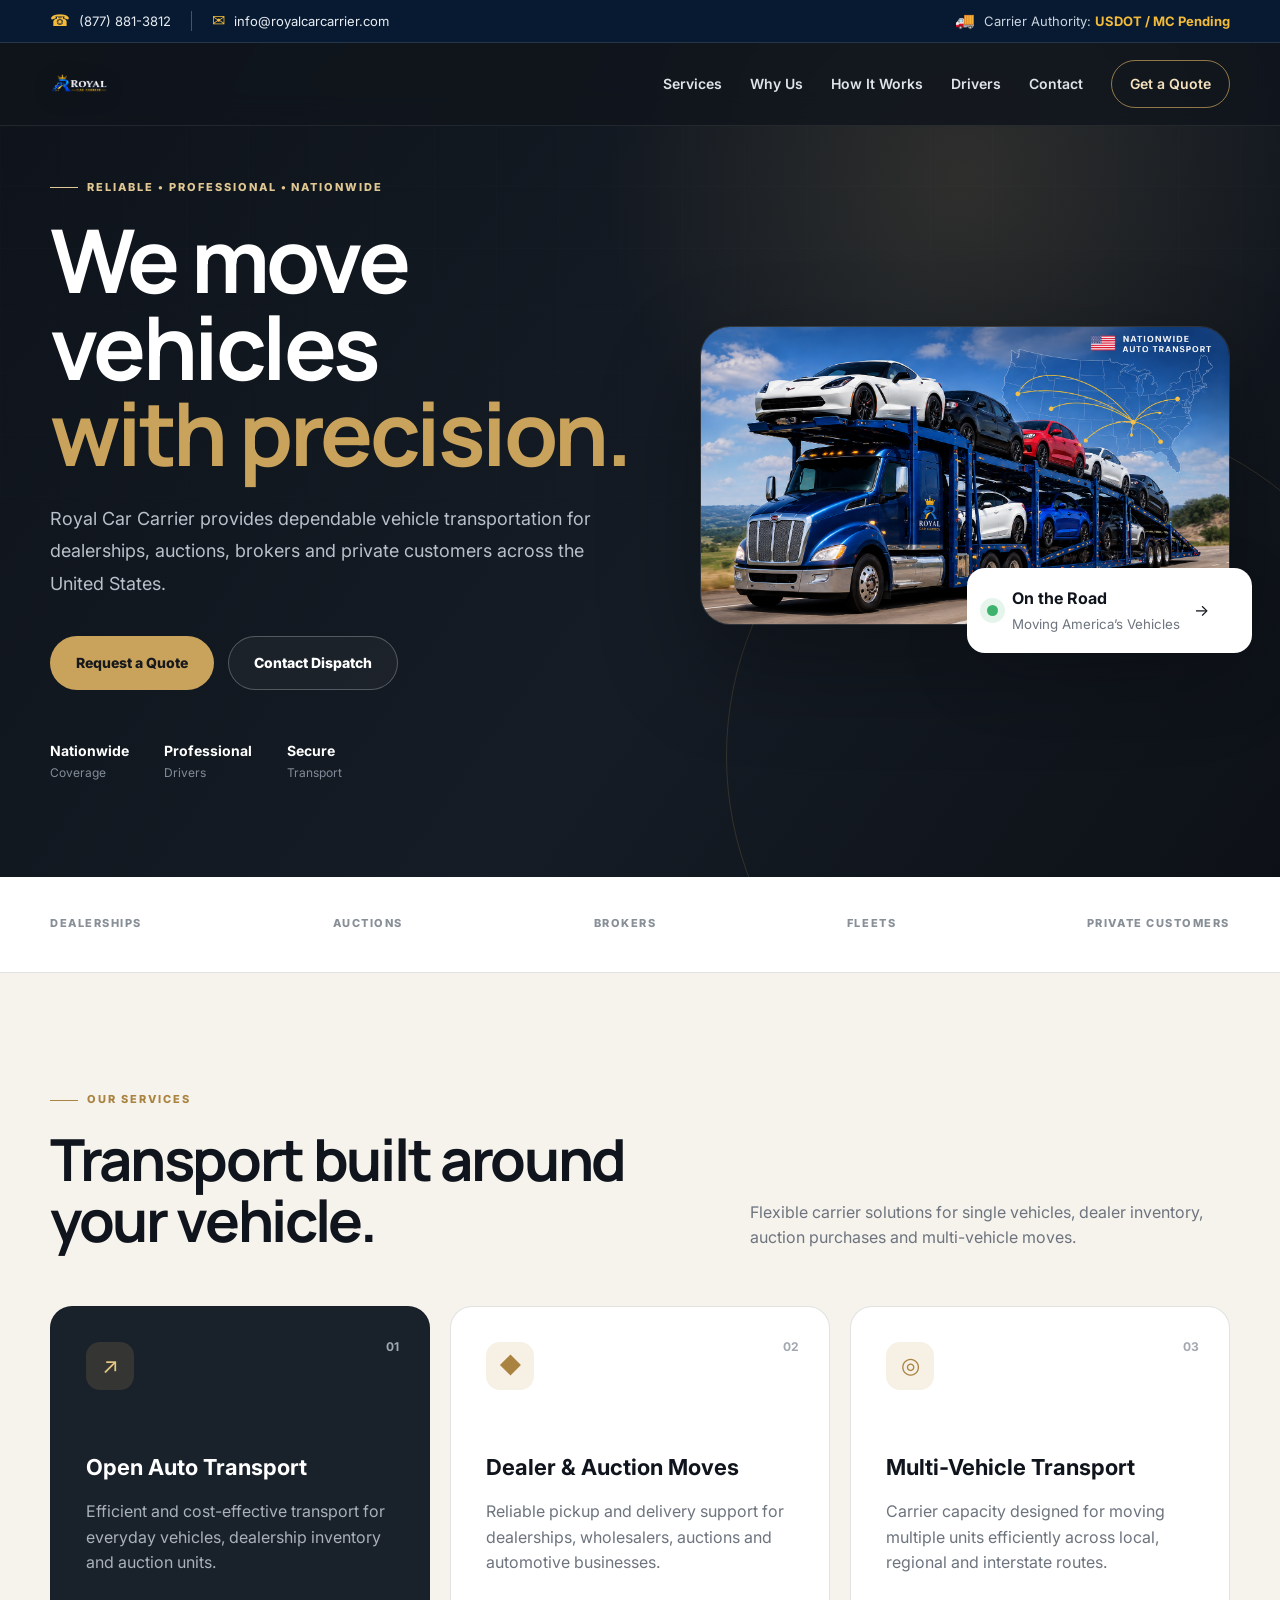
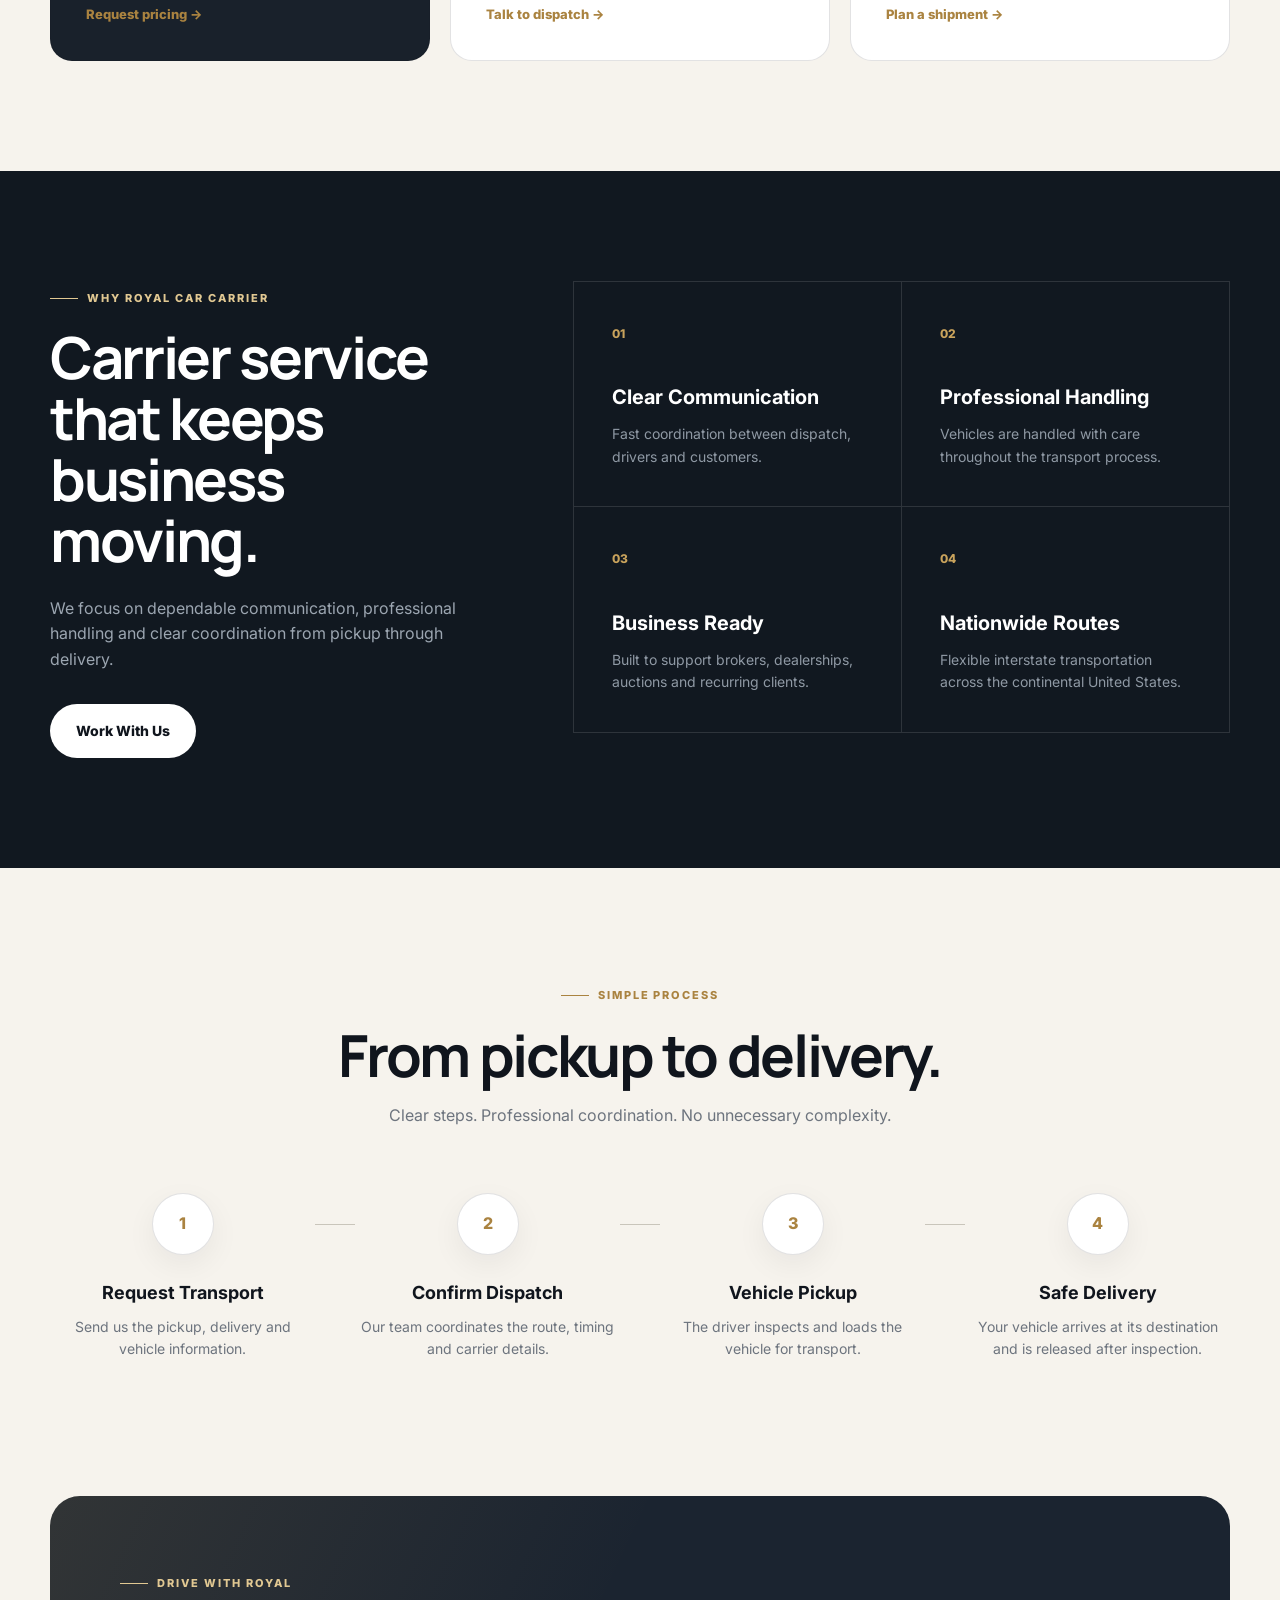
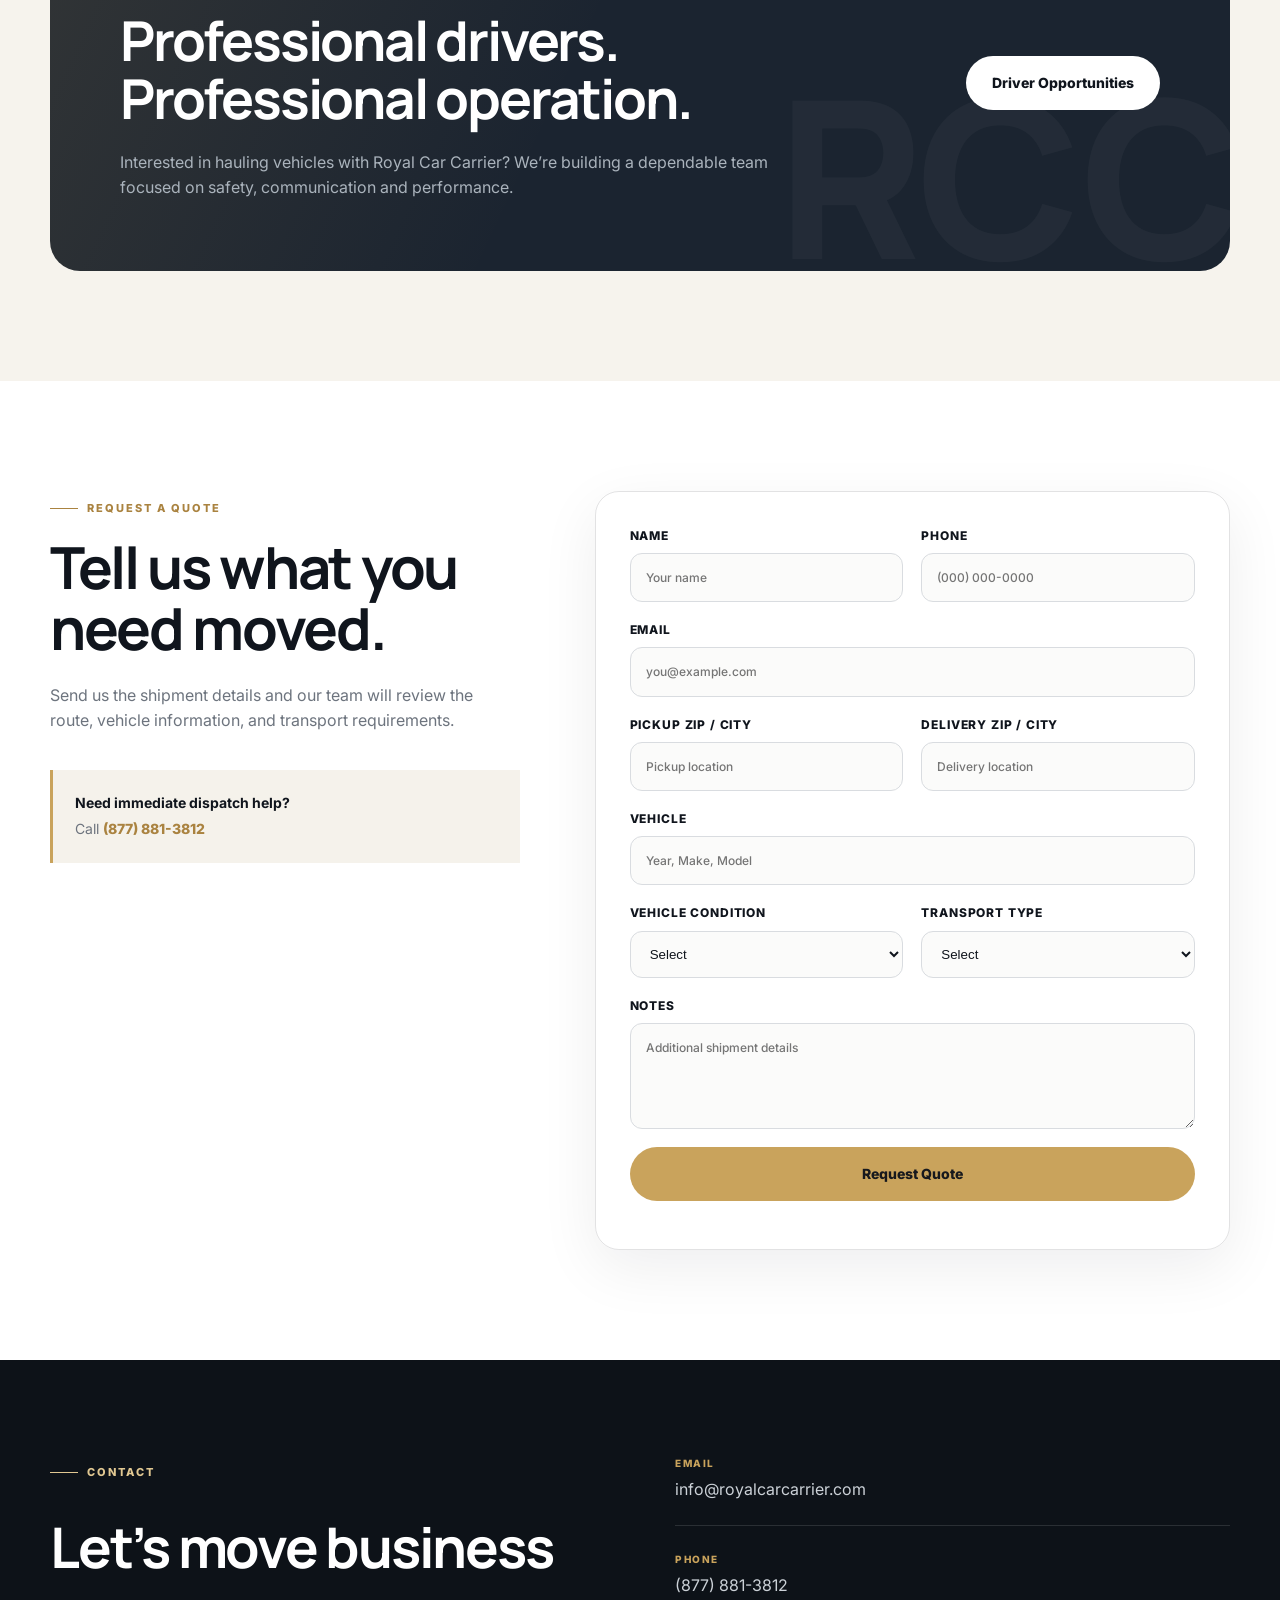
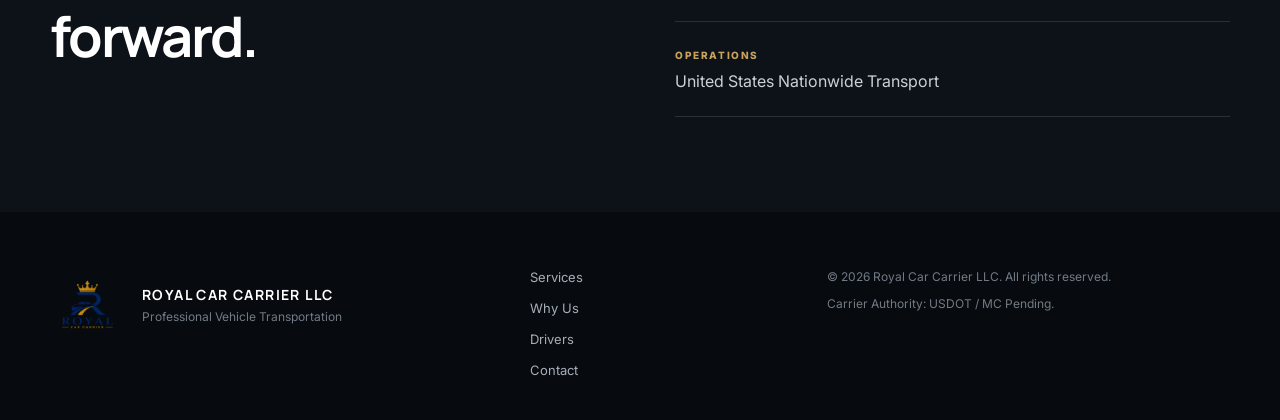
==== index.html @ cdfb42ad "Update index.html" ====
<!DOCTYPE html>
<html lang="en">
<head>
  <meta charset="UTF-8" />
  <meta name="viewport" content="width=device-width, initial-scale=1.0" />
  <meta name="description" content="Royal Car Carrier LLC — professional vehicle transport carrier services across the United States." />
  <title>Royal Car Carrier | Professional Auto Transport</title>

  <link rel="preconnect" href="https://fonts.googleapis.com">
  <link rel="preconnect" href="https://fonts.gstatic.com" crossorigin>
  <link href="https://fonts.googleapis.com/css2?family=Inter:wght@400;500;600;700;800&family=Manrope:wght@600;700;800&display=swap" rel="stylesheet">
  <link rel="stylesheet" href="style.css" />
</head>
<body>
  <header class="site-header" id="top">
    <div class="top-bar">
  <div class="container top-bar-inner">

    <div class="top-contact">
      <a href="tel:+18778813812">
        <span class="top-icon">☎</span>
        <span>(877) 881-3812</span>
      </a>

      <span class="top-divider"></span>

      <a href="mailto:info@royalcarcarrier.com">
        <span class="top-icon">✉</span>
        <span>info@royalcarcarrier.com</span>
      </a>
    </div>

    <div class="top-authority">
      <span class="top-icon">🚚</span>
      <span>Carrier Authority: <strong>USDOT / MC Pending</strong></span>
    </div>

  </div>
</div>
    <div class="container nav-wrap">
      <a class="brand" href="#top" aria-label="Royal Car Carrier home">
  <img
    class="brand-logo brand-logo-full"
    src="assets/royal-car-carrier-logo-new.png"
    alt="Royal Car Carrier"
  />
</a>

      <button class="menu-toggle" aria-label="Open menu" aria-expanded="false">
        <span></span><span></span><span></span>
      </button>

      <nav class="nav-links">
        <a href="#services">Services</a>
        <a href="#why-us">Why Us</a>
        <a href="#how-it-works">How It Works</a>
        <a href="#drivers">Drivers</a>
        <a href="#contact">Contact</a>
        <a class="nav-cta" href="#quote">Get a Quote</a>
      </nav>
    </div>
  </header>

  <main>
    <section class="hero">
      <div class="hero-grid"></div>
      <div class="container hero-content">
        <div class="hero-copy">
          <div class="eyebrow">Reliable • Professional • Nationwide</div>
          <h1>We move vehicles<br><span>with precision.</span></h1>
          <p>
            Royal Car Carrier provides dependable vehicle transportation for dealerships,
            auctions, brokers and private customers across the United States.
          </p>
          <div class="hero-actions">
            <a class="btn btn-primary" href="#quote">Request a Quote</a>
            <a class="btn btn-secondary" href="#contact">Contact Dispatch</a>
          </div>

          <div class="trust-row">
            <div><strong>Nationwide</strong><span>Coverage</span></div>
            <div><strong>Professional</strong><span>Drivers</span></div>
            <div><strong>Secure</strong><span>Transport</span></div>
          </div>
        </div>

        <div class="hero-card">
  <img
    src="assets/hero-truck.png"
    alt="Royal Car Carrier nationwide auto transport truck"
    class="hero-truck-image"
  />

  <div class="status-card">
    <span class="status-dot"></span>
    <div>
      <strong>On the Road</strong>
      <small>Moving America’s Vehicles</small>
    </div>
    <span class="status-arrow">→</span>
  </div>
</div>
    </section>

    <section class="logos-strip">
      <div class="container strip-inner">
        <span>DEALERSHIPS</span>
        <span>AUCTIONS</span>
        <span>BROKERS</span>
        <span>FLEETS</span>
        <span>PRIVATE CUSTOMERS</span>
      </div>
    </section>

    <section class="section" id="services">
      <div class="container">
        <div class="section-heading">
          <div>
            <span class="eyebrow dark">Our Services</span>
            <h2>Transport built around your vehicle.</h2>
          </div>
          <p>Flexible carrier solutions for single vehicles, dealer inventory, auction purchases and multi-vehicle moves.</p>
        </div>

        <div class="cards three">
          <article class="service-card featured">
            <span class="card-number">01</span>
            <div class="icon">↗</div>
            <h3>Open Auto Transport</h3>
            <p>Efficient and cost-effective transport for everyday vehicles, dealership inventory and auction units.</p>
            <a href="#quote">Request pricing →</a>
          </article>

          <article class="service-card">
            <span class="card-number">02</span>
            <div class="icon">◆</div>
            <h3>Dealer & Auction Moves</h3>
            <p>Reliable pickup and delivery support for dealerships, wholesalers, auctions and automotive businesses.</p>
            <a href="#contact">Talk to dispatch →</a>
          </article>

          <article class="service-card">
            <span class="card-number">03</span>
            <div class="icon">◎</div>
            <h3>Multi-Vehicle Transport</h3>
            <p>Carrier capacity designed for moving multiple units efficiently across local, regional and interstate routes.</p>
            <a href="#quote">Plan a shipment →</a>
          </article>
        </div>
      </div>
    </section>

    <section class="section dark-section" id="why-us">
      <div class="container split">
        <div class="why-copy">
          <span class="eyebrow">Why Royal Car Carrier</span>
          <h2>Carrier service that keeps business moving.</h2>
          <p>
            We focus on dependable communication, professional handling and clear coordination
            from pickup through delivery.
          </p>
          <a class="btn btn-light" href="#contact">Work With Us</a>
        </div>

        <div class="benefit-grid">
          <div class="benefit">
            <span>01</span>
            <h3>Clear Communication</h3>
            <p>Fast coordination between dispatch, drivers and customers.</p>
          </div>
          <div class="benefit">
            <span>02</span>
            <h3>Professional Handling</h3>
            <p>Vehicles are handled with care throughout the transport process.</p>
          </div>
          <div class="benefit">
            <span>03</span>
            <h3>Business Ready</h3>
            <p>Built to support brokers, dealerships, auctions and recurring clients.</p>
          </div>
          <div class="benefit">
            <span>04</span>
            <h3>Nationwide Routes</h3>
            <p>Flexible interstate transportation across the continental United States.</p>
          </div>
        </div>
      </div>
    </section>

    <section class="section process-section" id="how-it-works">
      <div class="container">
        <div class="center-heading">
          <span class="eyebrow dark">Simple Process</span>
          <h2>From pickup to delivery.</h2>
          <p>Clear steps. Professional coordination. No unnecessary complexity.</p>
        </div>

        <div class="process">
          <div class="step">
            <div class="step-num">1</div>
            <h3>Request Transport</h3>
            <p>Send us the pickup, delivery and vehicle information.</p>
          </div>
          <div class="line"></div>
          <div class="step">
            <div class="step-num">2</div>
            <h3>Confirm Dispatch</h3>
            <p>Our team coordinates the route, timing and carrier details.</p>
          </div>
          <div class="line"></div>
          <div class="step">
            <div class="step-num">3</div>
            <h3>Vehicle Pickup</h3>
            <p>The driver inspects and loads the vehicle for transport.</p>
          </div>
          <div class="line"></div>
          <div class="step">
            <div class="step-num">4</div>
            <h3>Safe Delivery</h3>
            <p>Your vehicle arrives at its destination and is released after inspection.</p>
          </div>
        </div>
      </div>
    </section>

    <section class="section driver-section" id="drivers">
      <div class="container driver-box">
        <div>
          <span class="eyebrow">Drive With Royal</span>
          <h2>Professional drivers.<br>Professional operation.</h2>
          <p>
            Interested in hauling vehicles with Royal Car Carrier? We’re building a dependable
            team focused on safety, communication and performance.
          </p>
        </div>
        <a class="btn btn-light" href="mailto:info@royalcarcarrier.com?subject=Driver%20Application">Driver Opportunities</a>
      </div>
    </section>

    <section class="section quote-section" id="quote">
      <div class="container quote-grid">
        <div class="quote-copy">
          <span class="eyebrow dark">Request a Quote</span>
          <h2>Tell us what you need moved.</h2>
          <p>
            Send us the shipment details and our team will review the route, vehicle information,
            and transport requirements.
          </p>

          <div class="mini-note">
            <strong>Need immediate dispatch help?</strong>
            <span>Call <a href="tel:+18778813812">(877) 881-3812</a></span>
          </div>
        </div>

        <form class="quote-form" id="quoteForm">
          <div class="form-row">
            <label>
              Name
              <input type="text" name="name" placeholder="Your name" required />
            </label>
            <label>
              Phone
              <input type="tel" name="phone" placeholder="(000) 000-0000" required />
            </label>
          </div>

          <label>
            Email
            <input type="email" name="email" placeholder="you@example.com" required />
          </label>

          <div class="form-row">
            <label>
              Pickup ZIP / City
              <input type="text" name="pickup" placeholder="Pickup location" required />
            </label>
            <label>
              Delivery ZIP / City
              <input type="text" name="delivery" placeholder="Delivery location" required />
            </label>
          </div>

          <label>
            Vehicle
            <input type="text" name="vehicle" placeholder="Year, Make, Model" required />
          </label>

          <div class="form-row">
            <label>
              Vehicle Condition
              <select name="condition" required>
                <option value="">Select</option>
                <option>Operable</option>
                <option>Inoperable</option>
              </select>
            </label>
            <label>
              Transport Type
              <select name="transportType" required>
                <option value="">Select</option>
                <option>Open Transport</option>
                <option>Enclosed Transport</option>
              </select>
            </label>
          </div>

          <label>
            Notes
            <textarea name="notes" rows="4" placeholder="Additional shipment details"></textarea>
          </label>

          <button class="btn btn-primary full" type="submit">Request Quote</button>
          <p class="form-message" id="formMessage"></p>
        </form>
      </div>
    </section>

    <section class="contact-section" id="contact">
      <div class="container contact-grid">
        <div>
          <span class="eyebrow">Contact</span>
          <h2>Let’s move business forward.</h2>
        </div>

        <div class="contact-items">
          <div>
            <small>EMAIL</small>
            <a href="mailto:info@royalcarcarrier.com">info@royalcarcarrier.com</a>
          </div>
          <div>
            <small>PHONE</small>
            <a href="tel:+18778813812">(877) 881-3812</a>
          </div>
          <div>
            <small>OPERATIONS</small>
            <span>United States Nationwide Transport</span>
          </div>
        </div>
      </div>
    </section>
  </main>

  <footer>
    <div class="container footer-grid">
      <div class="footer-brand">
        <img class="footer-logo" src="assets/royal-car-carrier-logo.png" alt="Royal Car Carrier logo" />
        <div>
          <strong>ROYAL CAR CARRIER LLC</strong>
          <p>Professional Vehicle Transportation</p>
        </div>
      </div>

      <div class="footer-links">
        <a href="#services">Services</a>
        <a href="#why-us">Why Us</a>
        <a href="#drivers">Drivers</a>
        <a href="#contact">Contact</a>
      </div>

      <div class="footer-legal">
        <p>© <span id="year"></span> Royal Car Carrier LLC. All rights reserved.</p>
        <p class="legal-placeholder">Carrier Authority: USDOT / MC Pending.</p>
      </div>
    </div>
  </footer>

  <script src="script.js"></script>
</body>
</html>
---- style.css ----
:root {
  --ink: #10151d;
  --ink-soft: #202936;
  --paper: #f6f3ed;
  --white: #ffffff;
  --accent: #c9a35c;
  --accent-dark: #aa8340;
  --muted: #6d747e;
  --line: rgba(16, 21, 29, .12);
  --radius: 22px;
  --shadow: 0 24px 70px rgba(13, 17, 23, .12);
}

* {
  box-sizing: border-box;
  margin: 0;
  padding: 0;
}

html {
  scroll-behavior: smooth;
}

body {
  font-family: "Inter", sans-serif;
  color: var(--ink);
  background: var(--paper);
  line-height: 1.6;
  overflow-x: hidden;
}

a {
  color: inherit;
  text-decoration: none;
}

button,
input,
textarea {
  font: inherit;
}

.container {
  width: min(1180px, calc(100% - 40px));
  margin: 0 auto;
}
.top-bar {
  background: #071a31;
  border-bottom: 1px solid rgba(255, 255, 255, 0.12);
  font-size: 13px;
}

.top-bar-inner {
  min-height: 42px;
  display: flex;
  align-items: center;
  justify-content: space-between;
  gap: 20px;
}

.top-contact {
  display: flex;
  align-items: center;
  gap: 20px;
}

.top-contact a {
  display: flex;
  align-items: center;
  gap: 9px;
  color: #e9edf3;
  text-decoration: none;
}

.top-contact a:hover {
  color: #f4bb3a;
}

.top-icon {
  color: #f4bb3a;
  font-size: 16px;
}

.top-divider {
  width: 1px;
  height: 20px;
  background: rgba(255, 255, 255, 0.25);
}

.top-authority {
  display: flex;
  align-items: center;
  gap: 9px;
  color: #cbd4e1;
}

.top-authority strong {
  color: #f4bb3a;
  font-weight: 700;
}

@media (max-width: 700px) {
  .top-bar-inner {
    justify-content: center;
    padding-top: 8px;
    padding-bottom: 8px;
  }

  .top-authority {
    display: none;
  }

  .top-contact {
    gap: 12px;
  }

  .top-divider {
    display: none;
  }
}
.site-header {
  position: fixed;
  inset: 0 0 auto 0;
  z-index: 1000;
  background: rgba(16, 21, 29, .82);
  backdrop-filter: blur(16px);
  border-bottom: 1px solid rgba(255,255,255,.08);
}

.nav-wrap {
  min-height: 82px;
  display: flex;
  align-items: center;
  justify-content: space-between;
  gap: 28px;
}

.brand {
  display: flex;
  align-items: center;
  gap: 12px;
  color: white;
}

.brand-mark {
  width: 48px;
  height: 48px;
  border: 1px solid rgba(201, 163, 92, .65);
  display: grid;
  place-items: center;
  font-family: "Manrope", sans-serif;
  font-weight: 800;
  font-size: 13px;
  letter-spacing: 1px;
  transform: rotate(45deg);
}

.brand-mark::first-line {
  transform: rotate(-45deg);
}

.brand-mark.small {
  width: 42px;
  height: 42px;
}

.brand-text {
  display: flex;
  flex-direction: column;
  line-height: 1.15;
}

.brand-text strong {
  font-family: "Manrope", sans-serif;
  letter-spacing: .12em;
  font-size: 14px;
}

.brand-text span {
  color: #aab2bd;
  font-size: 11px;
  margin-top: 5px;
  text-transform: uppercase;
  letter-spacing: .14em;
}

.nav-links {
  display: flex;
  align-items: center;
  gap: 28px;
  color: #dfe4ea;
  font-size: 14px;
  font-weight: 600;
}

.nav-links > a:not(.nav-cta):hover {
  color: var(--accent);
}

.nav-cta {
  border: 1px solid rgba(201, 163, 92, .7);
  padding: 12px 18px;
  border-radius: 999px;
  color: #f6e3bd;
}

.nav-cta:hover {
  background: var(--accent);
  color: var(--ink);
}

.menu-toggle {
  display: none;
  background: transparent;
  border: 0;
  cursor: pointer;
}

.menu-toggle span {
  display: block;
  width: 25px;
  height: 2px;
  background: white;
  margin: 5px 0;
}

.hero {
  min-height: 820px;
  padding: 170px 0 95px;
  background:
    radial-gradient(circle at 75% 20%, rgba(201,163,92,.14), transparent 30%),
    linear-gradient(125deg, #0e131a 0%, #151c25 58%, #0d1117 100%);
  color: white;
  position: relative;
  overflow: hidden;
}

.hero-grid {
  position: absolute;
  inset: 0;
  opacity: .13;
  background-image:
    linear-gradient(rgba(255,255,255,.1) 1px, transparent 1px),
    linear-gradient(90deg, rgba(255,255,255,.1) 1px, transparent 1px);
  background-size: 62px 62px;
  mask-image: linear-gradient(to bottom, black, transparent 85%);
}

.hero::after {
  content: "";
  position: absolute;
  right: -10%;
  bottom: -220px;
  width: 680px;
  height: 680px;
  border: 1px solid rgba(201,163,92,.18);
  border-radius: 50%;
}

.hero-content {
  position: relative;
  z-index: 2;
  display: grid;
  grid-template-columns: 1.05fr .95fr;
  gap: 64px;
  align-items: center;
}

.eyebrow {
  display: inline-flex;
  align-items: center;
  gap: 9px;
  font-size: 11px;
  font-weight: 800;
  letter-spacing: .18em;
  text-transform: uppercase;
  color: #e1c892;
  margin-bottom: 20px;
}

.eyebrow::before {
  content: "";
  width: 28px;
  height: 1px;
  background: currentColor;
}

.eyebrow.dark {
  color: var(--accent-dark);
}

.hero h1,
.section h2,
.contact-section h2 {
  font-family: "Manrope", sans-serif;
  letter-spacing: -.04em;
}

.hero h1 {
  font-size: clamp(54px, 7vw, 88px);
  line-height: .98;
  max-width: 780px;
}

.hero h1 span {
  color: var(--accent);
}

.hero-copy > p {
  margin-top: 28px;
  max-width: 650px;
  color: #b9c0c9;
  font-size: 18px;
  line-height: 1.8;
}

.hero-actions {
  display: flex;
  gap: 14px;
  margin-top: 36px;
  flex-wrap: wrap;
}

.btn {
  display: inline-flex;
  justify-content: center;
  align-items: center;
  min-height: 54px;
  padding: 0 25px;
  border-radius: 999px;
  font-weight: 800;
  font-size: 14px;
  border: 1px solid transparent;
  transition: .25s ease;
  cursor: pointer;
}

.btn:hover {
  transform: translateY(-2px);
}

.btn-primary {
  background: var(--accent);
  color: #17191d;
}

.btn-primary:hover {
  background: #dbb76f;
}

.btn-secondary {
  color: white;
  border-color: rgba(255,255,255,.25);
  background: rgba(255,255,255,.04);
}

.btn-light {
  background: white;
  color: var(--ink);
}

.btn.full {
  width: 100%;
}

.trust-row {
  display: flex;
  gap: 35px;
  margin-top: 50px;
}

.trust-row div {
  display: flex;
  flex-direction: column;
}

.trust-row strong {
  font-size: 14px;
}

.trust-row span {
  color: #818c98;
  font-size: 12px;
}

.hero-card {
  position: relative;
}
.hero-truck-image {
  display: block;
  width: 100%;
  height: auto;
  object-fit: contain;
  border-radius: 30px;
  border: 1px solid rgba(255,255,255,.1);
  box-shadow: 0 40px 100px rgba(0,0,0,.3);
}

.truck-visual {
  min-height: 420px;
  border-radius: 30px;
  border: 1px solid rgba(255,255,255,.1);
  background:
    linear-gradient(to bottom, rgba(255,255,255,.05), rgba(255,255,255,.015)),
    radial-gradient(circle at 60% 15%, rgba(201,163,92,.22), transparent 35%);
  box-shadow: 0 40px 100px rgba(0,0,0,.3);
  position: relative;
  overflow: hidden;
}

.visual-label {
  position: absolute;
  top: 30px;
  left: 32px;
  color: rgba(255,255,255,.16);
  font-family: "Manrope", sans-serif;
  font-weight: 800;
  font-size: 24px;
  letter-spacing: .12em;
}

.road {
  position: absolute;
  left: 0;
  right: 0;
  bottom: 62px;
  height: 3px;
  background: linear-gradient(90deg, transparent, rgba(255,255,255,.4), transparent);
}

.truck {
  position: absolute;
  width: 86%;
  height: 180px;
  left: 7%;
  bottom: 82px;
}

.cab {
  position: absolute;
  left: 0;
  bottom: 18px;
  width: 105px;
  height: 88px;
  border: 3px solid #c8a35d;
  border-radius: 18px 10px 8px 8px;
}

.cab::before {
  content: "";
  position: absolute;
  right: -25px;
  bottom: -3px;
  width: 50px;
  height: 48px;
  border: 3px solid #c8a35d;
  border-left: 0;
  border-radius: 0 9px 9px 0;
}

.cab::after {
  content: "";
  position: absolute;
  left: 14px;
  top: 14px;
  width: 55px;
  height: 28px;
  border: 2px solid rgba(255,255,255,.45);
  transform: skewX(-10deg);
}

.trailer {
  position: absolute;
  left: 116px;
  right: 8px;
  bottom: 39px;
  height: 86px;
  border-bottom: 4px solid #c8a35d;
  border-top: 3px solid rgba(200,163,93,.65);
  transform: skewY(-3deg);
}

.trailer::after {
  content: "";
  position: absolute;
  left: 0;
  top: 42px;
  width: 100%;
  height: 3px;
  background: rgba(200,163,93,.7);
}

.car {
  position: absolute;
  width: 90px;
  height: 28px;
  border: 2px solid rgba(255,255,255,.62);
  border-radius: 30px 36px 10px 10px;
}

.car::before,
.car::after {
  content: "";
  position: absolute;
  bottom: -8px;
  width: 13px;
  height: 13px;
  border: 2px solid #c8a35d;
  border-radius: 50%;
  background: #151c25;
}

.car::before { left: 14px; }
.car::after { right: 14px; }

.car1 { left: 12%; top: 5px; }
.car2 { left: 43%; top: -2px; }
.car3 { left: 69%; top: -9px; }

.wheel {
  position: absolute;
  bottom: 3px;
  width: 34px;
  height: 34px;
  border: 5px solid #202834;
  background: #080b0f;
  border-radius: 50%;
  box-shadow: inset 0 0 0 3px #6e7781;
}

.w1 { left: 25px; }
.w2 { left: 190px; }
.w3 { right: 35px; }

.status-card {
  position: absolute;
  right: -22px;
  bottom: -28px;
  width: 285px;
  padding: 18px 20px;
  border-radius: 18px;
  background: white;
  color: var(--ink);
  display: flex;
  align-items: center;
  gap: 14px;
  box-shadow: var(--shadow);
}

.status-card div {
  display: flex;
  flex-direction: column;
}

.status-card small {
  color: var(--muted);
  margin-top: 3px;
}

.status-dot {
  width: 11px;
  height: 11px;
  background: #3fb36e;
  border-radius: 50%;
  box-shadow: 0 0 0 7px rgba(63,179,110,.13);
}

.logos-strip {
  background: #fff;
  border-bottom: 1px solid var(--line);
}

.strip-inner {
  min-height: 95px;
  display: flex;
  align-items: center;
  justify-content: space-between;
  gap: 30px;
  color: #888f97;
  font-size: 11px;
  font-weight: 800;
  letter-spacing: .14em;
  flex-wrap: wrap;
}

.section {
  padding: 110px 0;
}

.section-heading {
  display: grid;
  grid-template-columns: 1.1fr .9fr;
  gap: 60px;
  align-items: end;
  margin-bottom: 55px;
}

.section-heading h2,
.center-heading h2,
.why-copy h2,
.quote-copy h2 {
  font-size: clamp(38px, 5vw, 58px);
  line-height: 1.05;
  max-width: 720px;
}

.section-heading > p {
  max-width: 480px;
  color: var(--muted);
  justify-self: end;
}

.cards.three {
  display: grid;
  grid-template-columns: repeat(3, 1fr);
  gap: 20px;
}

.service-card {
  min-height: 355px;
  padding: 35px;
  background: white;
  border: 1px solid var(--line);
  border-radius: var(--radius);
  position: relative;
  display: flex;
  flex-direction: column;
  transition: .25s ease;
}

.service-card:hover {
  transform: translateY(-5px);
  box-shadow: var(--shadow);
}

.service-card.featured {
  background: #19212b;
  color: white;
}

.card-number {
  position: absolute;
  top: 30px;
  right: 30px;
  color: #a1a8b0;
  font-size: 12px;
  font-weight: 700;
}

.icon {
  width: 48px;
  height: 48px;
  border-radius: 14px;
  background: rgba(201,163,92,.16);
  color: var(--accent-dark);
  display: grid;
  place-items: center;
  font-size: 22px;
  margin-bottom: 60px;
}

.featured .icon {
  color: #e5c784;
}

.service-card h3 {
  font-size: 22px;
  margin-bottom: 14px;
}

.service-card p {
  color: var(--muted);
  margin-bottom: 28px;
}

.featured p {
  color: #aab1ba;
}

.service-card a {
  margin-top: auto;
  color: var(--accent-dark);
  font-weight: 800;
  font-size: 13px;
}

.dark-section {
  background: #111820;
  color: white;
}

.split {
  display: grid;
  grid-template-columns: .8fr 1.2fr;
  gap: 85px;
  align-items: start;
}

.why-copy p {
  color: #9ca6b1;
  margin: 25px 0 32px;
  max-width: 480px;
}

.benefit-grid {
  display: grid;
  grid-template-columns: repeat(2, 1fr);
  border-top: 1px solid rgba(255,255,255,.12);
  border-left: 1px solid rgba(255,255,255,.12);
}

.benefit {
  padding: 38px;
  min-height: 220px;
  border-right: 1px solid rgba(255,255,255,.12);
  border-bottom: 1px solid rgba(255,255,255,.12);
}

.benefit span {
  color: var(--accent);
  font-size: 12px;
  font-weight: 800;
}

.benefit h3 {
  margin-top: 36px;
  font-size: 20px;
}

.benefit p {
  margin-top: 10px;
  color: #8f99a4;
  font-size: 14px;
}

.center-heading {
  text-align: center;
  max-width: 720px;
  margin: 0 auto 65px;
}

.center-heading .eyebrow {
  justify-content: center;
}

.center-heading p {
  color: var(--muted);
  margin-top: 17px;
}

.process {
  display: grid;
  grid-template-columns: 1fr 40px 1fr 40px 1fr 40px 1fr;
  align-items: start;
}

.step {
  text-align: center;
}

.step-num {
  width: 62px;
  height: 62px;
  margin: 0 auto 24px;
  border-radius: 50%;
  display: grid;
  place-items: center;
  background: white;
  border: 1px solid var(--line);
  font-weight: 800;
  color: var(--accent-dark);
  box-shadow: 0 10px 30px rgba(16,21,29,.06);
}

.step h3 {
  font-size: 18px;
  margin-bottom: 8px;
}

.step p {
  font-size: 14px;
  color: var(--muted);
}

.process .line {
  height: 1px;
  background: #c9c5bb;
  margin-top: 31px;
}

.driver-section {
  padding-top: 25px;
}

.driver-box {
  background:
    linear-gradient(115deg, rgba(201,163,92,.13), transparent 45%),
    #1b2430;
  color: white;
  border-radius: 30px;
  padding: 70px;
  display: flex;
  justify-content: space-between;
  align-items: center;
  gap: 50px;
  position: relative;
  overflow: hidden;
}

.driver-box::after {
  content: "RCC";
  position: absolute;
  right: -15px;
  bottom: -80px;
  font-family: "Manrope", sans-serif;
  font-size: 220px;
  font-weight: 800;
  color: rgba(255,255,255,.035);
}

.driver-box h2 {
  font-size: clamp(38px, 5vw, 55px);
  line-height: 1.05;
}

.driver-box p {
  color: #aab3bc;
  max-width: 650px;
  margin-top: 22px;
}

.driver-box .btn {
  position: relative;
  z-index: 2;
  flex: 0 0 auto;
}

.quote-section {
  background: white;
}

.quote-grid {
  display: grid;
  grid-template-columns: .85fr 1.15fr;
  gap: 75px;
  align-items: start;
}

.quote-copy p {
  color: var(--muted);
  margin-top: 24px;
  max-width: 480px;
}

.mini-note {
  margin-top: 36px;
  padding: 22px;
  border-left: 3px solid var(--accent);
  background: #f5f2eb;
  display: flex;
  flex-direction: column;
  gap: 4px;
  font-size: 14px;
}

.mini-note span {
  color: var(--muted);
}

.quote-form {
  border: 1px solid var(--line);
  border-radius: 24px;
  padding: 34px;
  box-shadow: 0 18px 60px rgba(16,21,29,.07);
}

.form-row {
  display: grid;
  grid-template-columns: 1fr 1fr;
  gap: 18px;
}

.quote-form label {
  display: flex;
  flex-direction: column;
  gap: 8px;
  margin-bottom: 18px;
  font-size: 12px;
  font-weight: 800;
  text-transform: uppercase;
  letter-spacing: .07em;
}

.quote-form input,
.quote-form textarea {
  width: 100%;
  border: 1px solid #d9dce0;
  background: #fbfbfa;
  border-radius: 12px;
  padding: 14px 15px;
  outline: 0;
  text-transform: none;
  letter-spacing: 0;
  font-weight: 500;
}

.quote-form input:focus,
.quote-form textarea:focus {
  border-color: var(--accent);
  box-shadow: 0 0 0 3px rgba(201,163,92,.13);
}

.form-message {
  margin-top: 14px;
  font-size: 13px;
  color: var(--muted);
  text-align: center;
}

.contact-section {
  padding: 95px 0;
  background: #0d1218;
  color: white;
}

.contact-grid {
  display: grid;
  grid-template-columns: 1fr 1fr;
  gap: 70px;
}

.contact-section h2 {
  font-size: clamp(38px, 5vw, 56px);
}

.contact-items {
  display: grid;
  gap: 25px;
}

.contact-items div {
  padding-bottom: 22px;
  border-bottom: 1px solid rgba(255,255,255,.12);
  display: flex;
  flex-direction: column;
  gap: 6px;
}

.contact-items small {
  color: var(--accent);
  font-size: 10px;
  font-weight: 800;
  letter-spacing: .16em;
}

.contact-items a,
.contact-items span {
  color: #cbd1d7;
  font-size: 16px;
}

footer {
  background: #070a0e;
  color: white;
  padding: 55px 0 40px;
}

.footer-grid {
  display: grid;
  grid-template-columns: 1.2fr .7fr 1.1fr;
  gap: 40px;
  align-items: start;
}

.footer-brand {
  display: flex;
  align-items: center;
  gap: 18px;
}

.footer-brand strong {
  font-family: "Manrope", sans-serif;
  font-size: 14px;
  letter-spacing: .1em;
}

.footer-brand p,
.footer-legal {
  color: #717b86;
  font-size: 12px;
}

.footer-links {
  display: grid;
  gap: 10px;
  color: #a6afb8;
  font-size: 13px;
}

.legal-placeholder {
  margin-top: 8px;
}

@media (max-width: 980px) {
  .menu-toggle {
    display: block;
  }

  .nav-links {
    position: absolute;
    top: 82px;
    left: 20px;
    right: 20px;
    display: none;
    flex-direction: column;
    align-items: stretch;
    padding: 20px;
    border-radius: 16px;
    background: #151c25;
    box-shadow: 0 24px 60px rgba(0,0,0,.3);
  }

  .nav-links.open {
    display: flex;
  }

  .hero {
    padding-top: 145px;
  }

  .hero-content,
  .section-heading,
  .split,
  .quote-grid,
  .contact-grid {
    grid-template-columns: 1fr;
  }

  .hero-card {
    max-width: 700px;
  }

  .section-heading > p {
    justify-self: start;
  }

  .cards.three {
    grid-template-columns: 1fr;
  }

  .process {
    grid-template-columns: 1fr 1fr;
    gap: 35px;
  }

  .process .line {
    display: none;
  }

  .driver-box {
    align-items: flex-start;
    flex-direction: column;
  }

  .footer-grid {
    grid-template-columns: 1fr 1fr;
  }

  .footer-legal {
    grid-column: 1 / -1;
  }
}

@media (max-width: 640px) {
  .container {
    width: min(100% - 28px, 1180px);
  }

  .site-header .brand-text span {
    display: none;
  }

  .hero {
    min-height: auto;
    padding-bottom: 80px;
  }

  .hero h1 {
    font-size: 52px;
  }

  .hero-copy > p {
    font-size: 16px;
  }

  .trust-row {
    gap: 20px;
    flex-wrap: wrap;
  }

  .truck-visual {
    min-height: 330px;
  }

  .status-card {
    right: 12px;
    width: calc(100% - 24px);
  }

  .strip-inner {
    justify-content: center;
    padding: 24px 0;
  }

  .section {
    padding: 80px 0;
  }

  .benefit-grid {
    grid-template-columns: 1fr;
  }

  .process {
    grid-template-columns: 1fr;
  }

  .driver-box {
    padding: 42px 28px;
  }

  .form-row {
    grid-template-columns: 1fr;
    gap: 0;
  }

  .quote-form {
    padding: 24px 18px;
  }

  .footer-grid {
    grid-template-columns: 1fr;
  }

  .footer-legal {
    grid-column: auto;
  }
}


.brand-logo {
  width: 58px;
  height: 58px;
  object-fit: contain;
  display: block;
  filter: drop-shadow(0 3px 10px rgba(0,0,0,.25));
}

.footer-logo {
  width: 74px;
  height: 74px;
  object-fit: contain;
  display: block;
}

.quote-form select {
  width: 100%;
  border: 1px solid #d9dce0;
  background: #fbfbfa;
  border-radius: 12px;
  padding: 14px 15px;
  outline: 0;
  text-transform: none;
  letter-spacing: 0;
  font-weight: 500;
  color: var(--ink);
}

.quote-form select:focus {
  border-color: var(--accent);
  box-shadow: 0 0 0 3px rgba(201,163,92,.13);
}

.mini-note a {
  color: var(--accent-dark);
  font-weight: 800;
}

@media (max-width: 640px) {
  .brand-logo {
    width: 48px;
    height: 48px;
  }

  .footer-logo {
    width: 62px;
    height: 62px;
  }
}
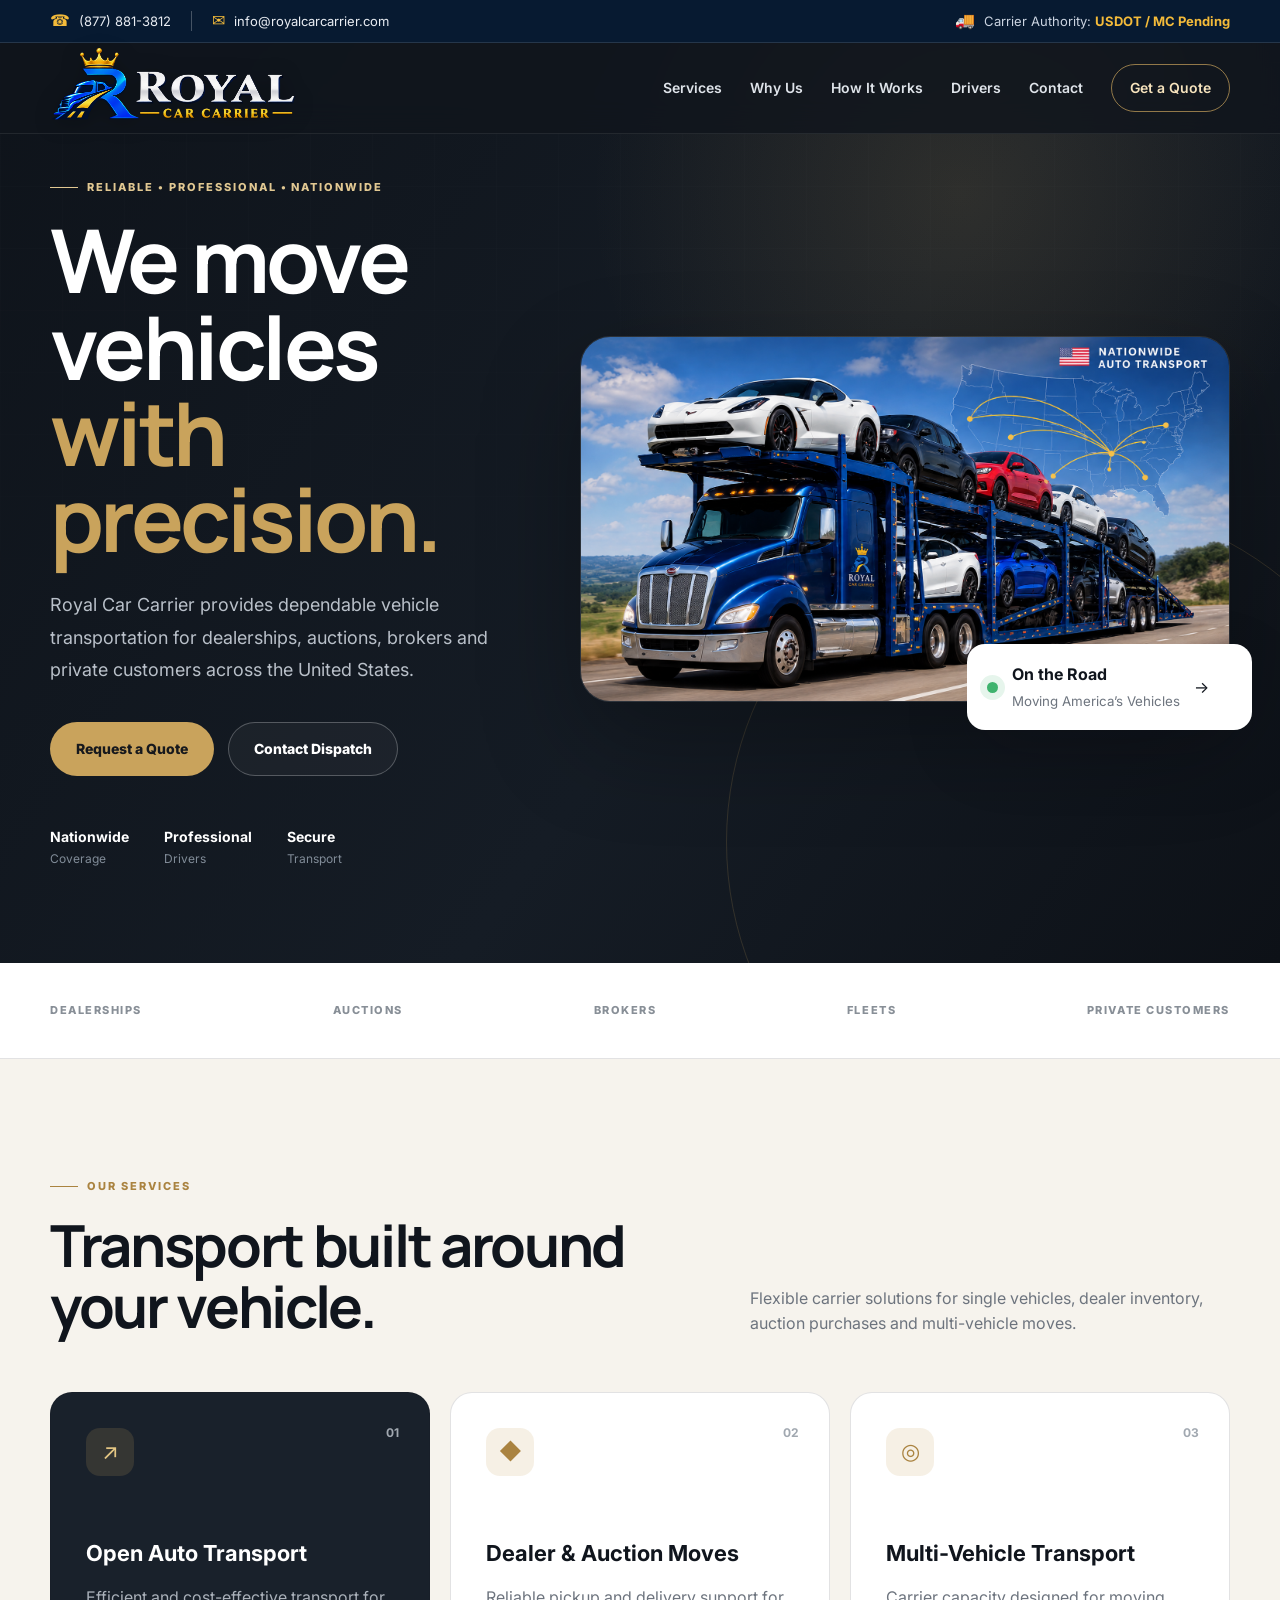
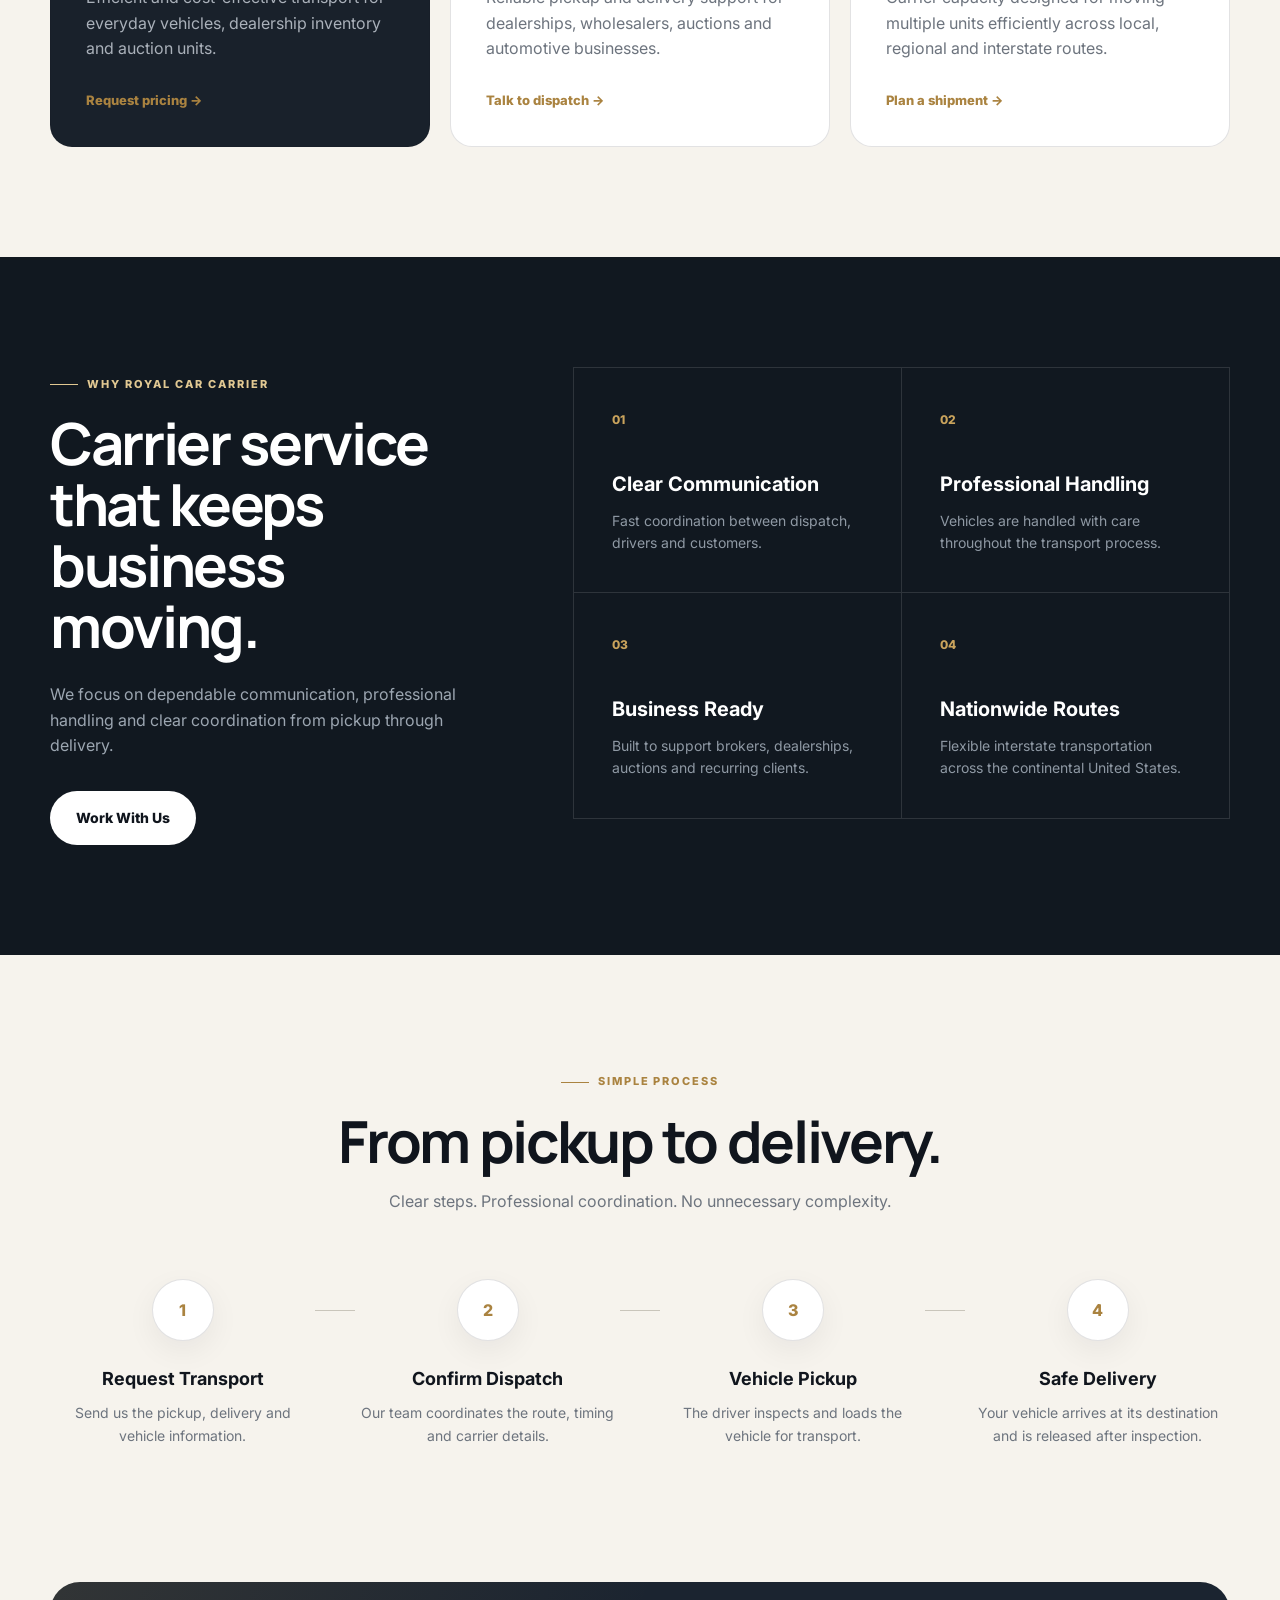
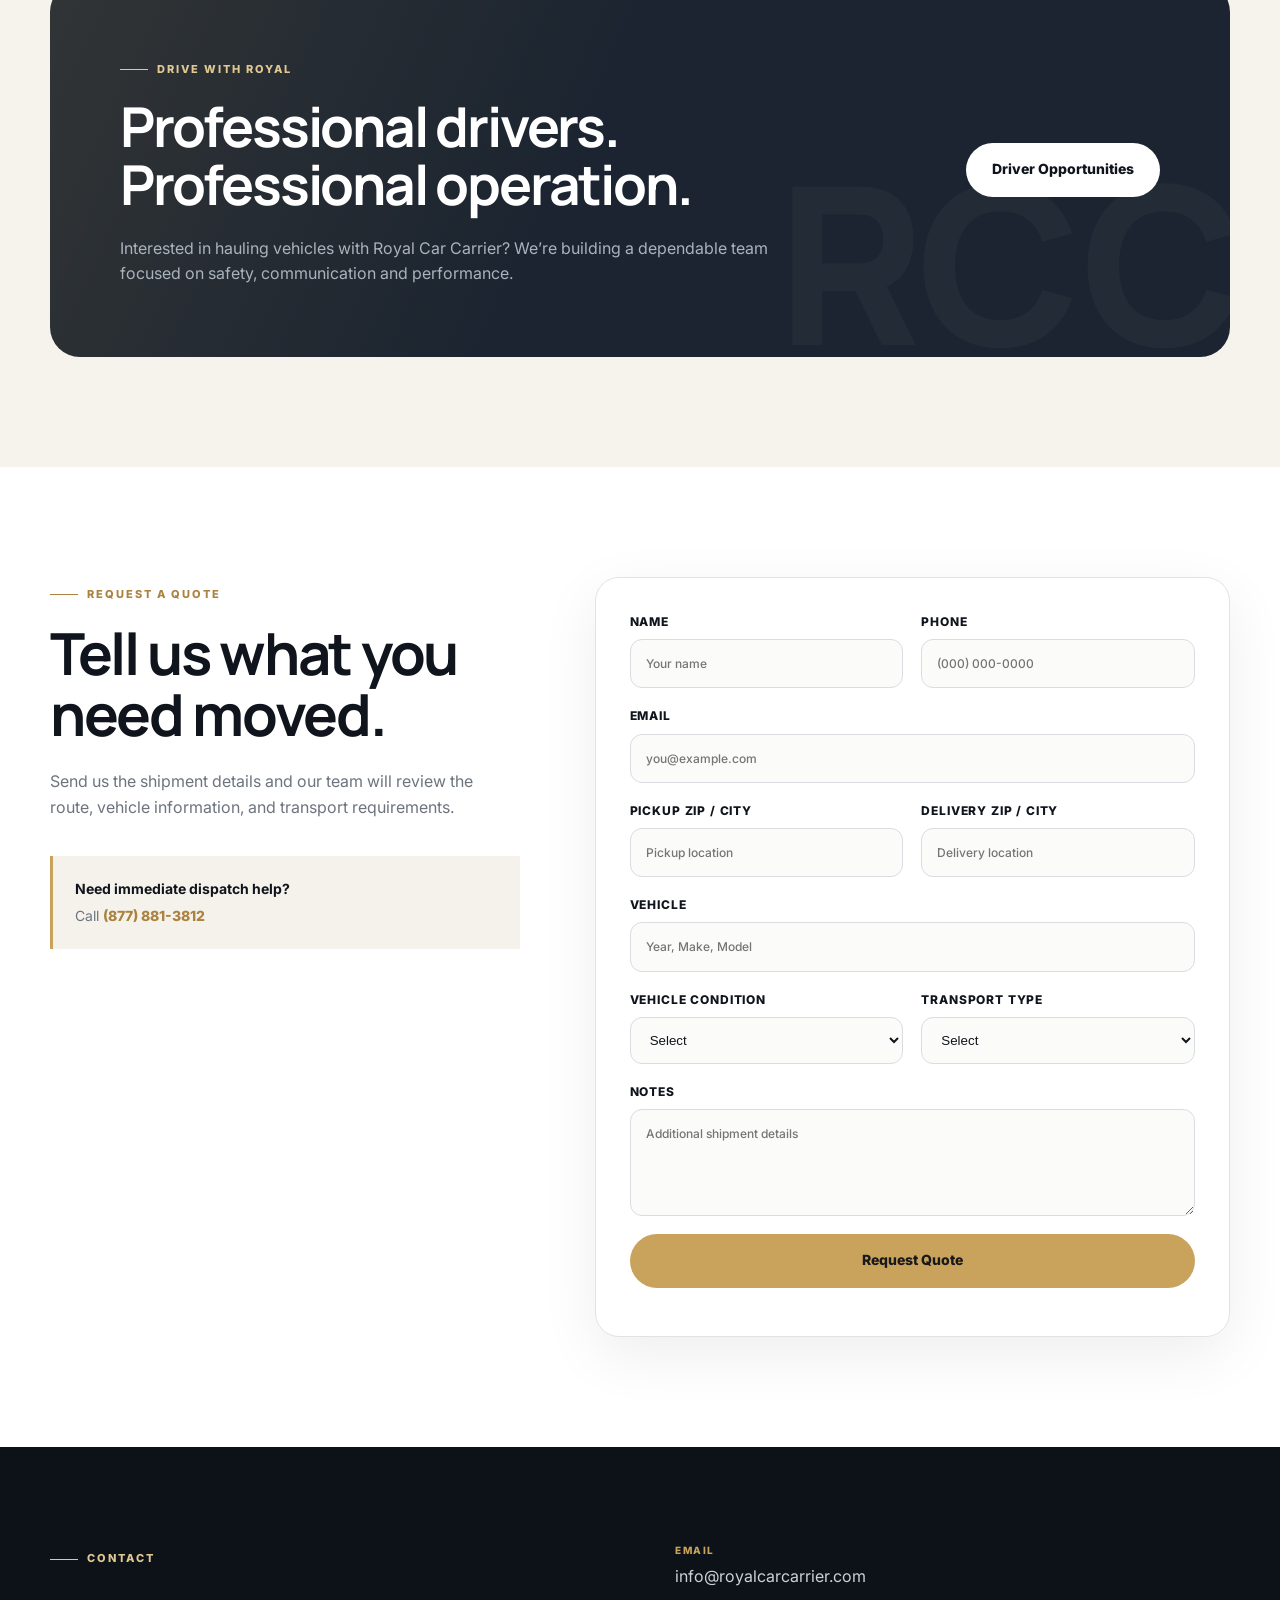
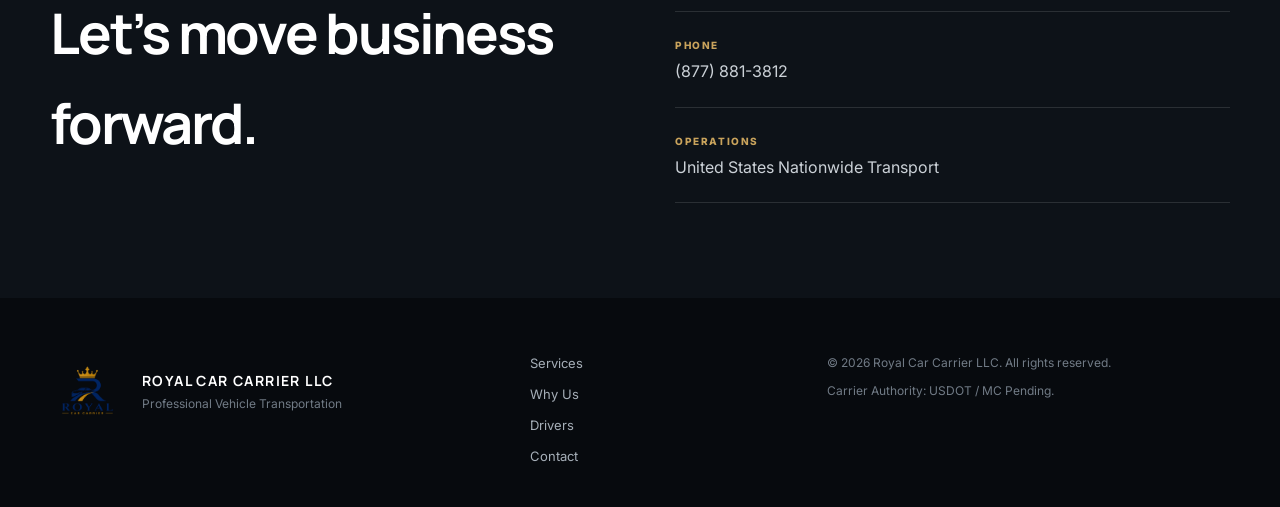
==== commit fb12186c: "Update index.html" ====
--- a/index.html
+++ b/index.html
@@ -253,7 +253,12 @@
           </div>
         </div>
 
-        <form class="quote-form" id="quoteForm">
+        <form
+  class="quote-form"
+  id="quoteForm"
+  action="https://formspree.io/f/moeaodzl"
+  method="POST"
+>
           <div class="form-row">
             <label>
               Name
--- a/style.css
+++ b/style.css
@@ -261,8 +261,8 @@
   position: relative;
   z-index: 2;
   display: grid;
-  grid-template-columns: 1.05fr .95fr;
-  gap: 64px;
+  grid-template-columns: 0.85fr 1.15fr;
+gap: 50px;
   align-items: center;
 }
 
@@ -1148,8 +1148,8 @@
 
 
 .brand-logo {
-  width: 58px;
-  height: 58px;
+  width: 250px;
+  height: 90px;
   object-fit: contain;
   display: block;
   filter: drop-shadow(0 3px 10px rgba(0,0,0,.25));
@@ -1187,8 +1187,8 @@
 
 @media (max-width: 640px) {
   .brand-logo {
-    width: 48px;
-    height: 48px;
+    width: 200px;
+    height: auto;
   }
 
   .footer-logo {
@@ -1196,3 +1196,4 @@
     height: 62px;
   }
 }
+}
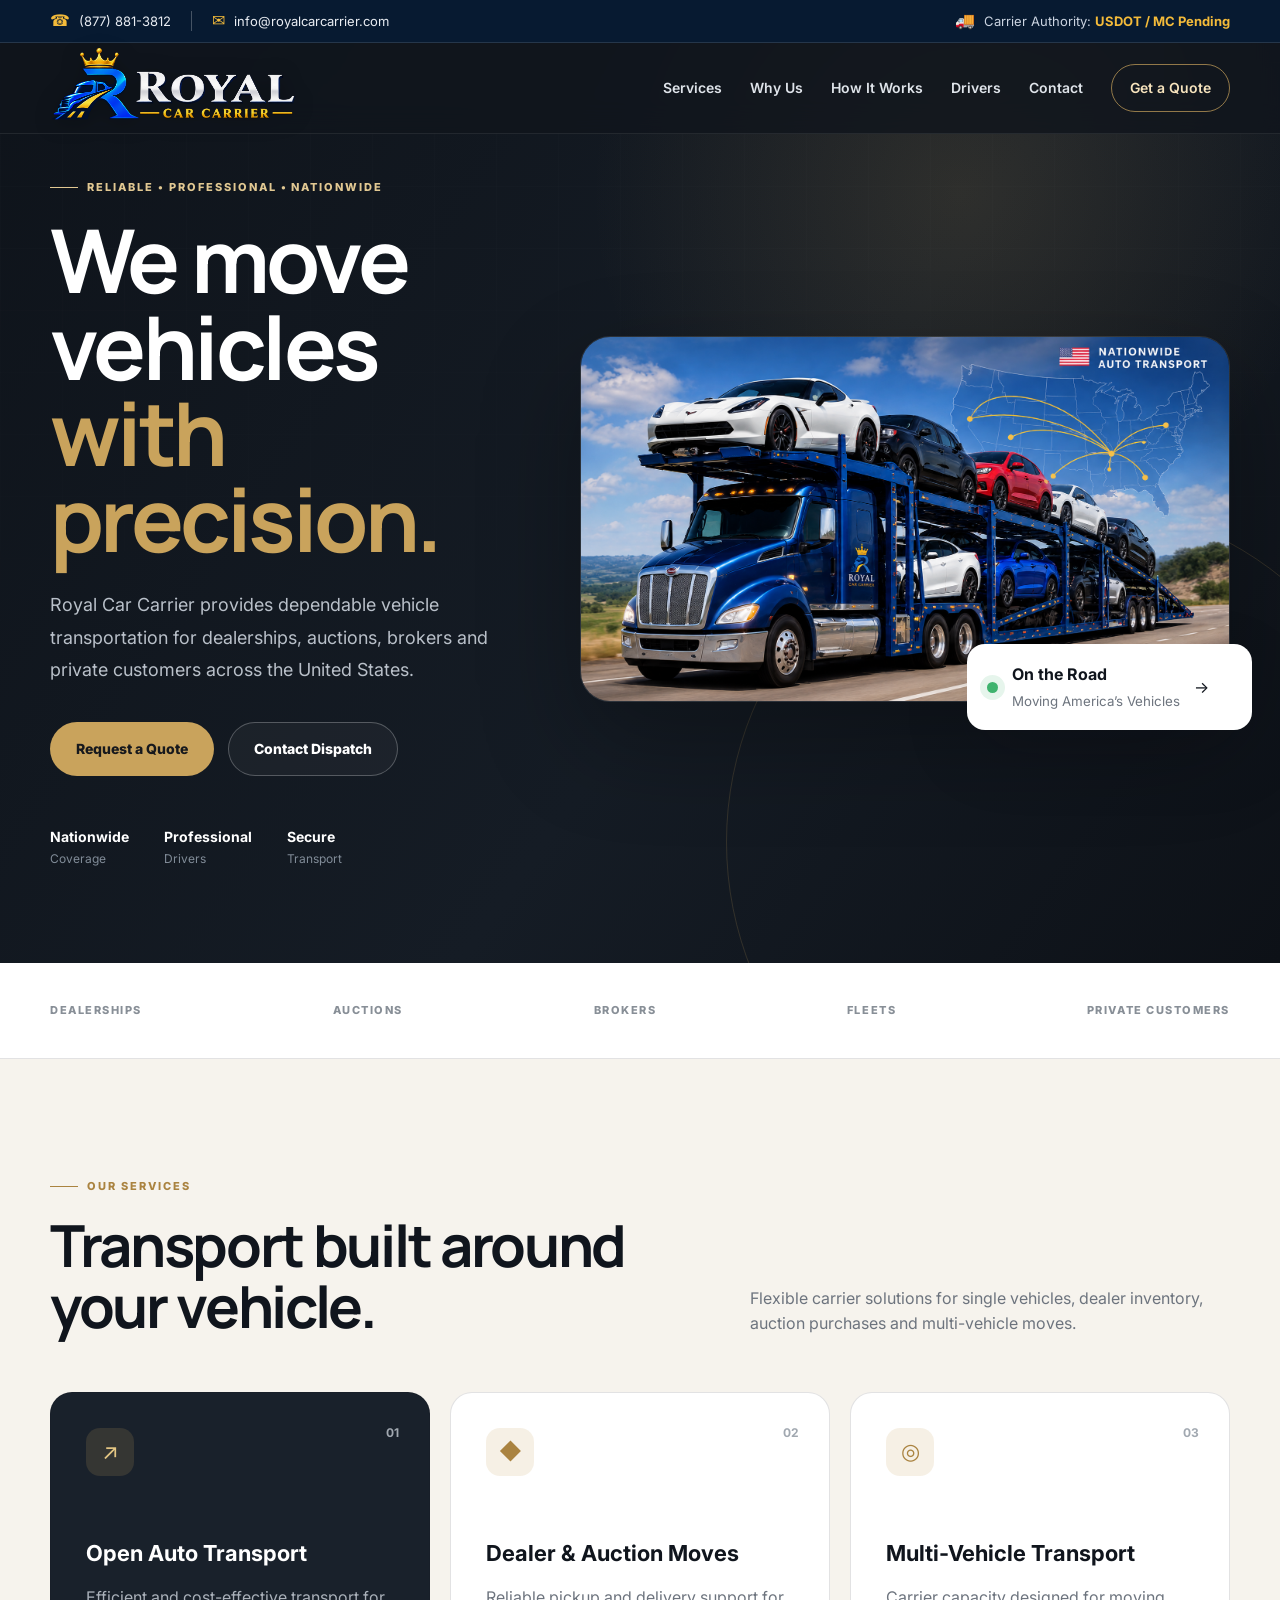
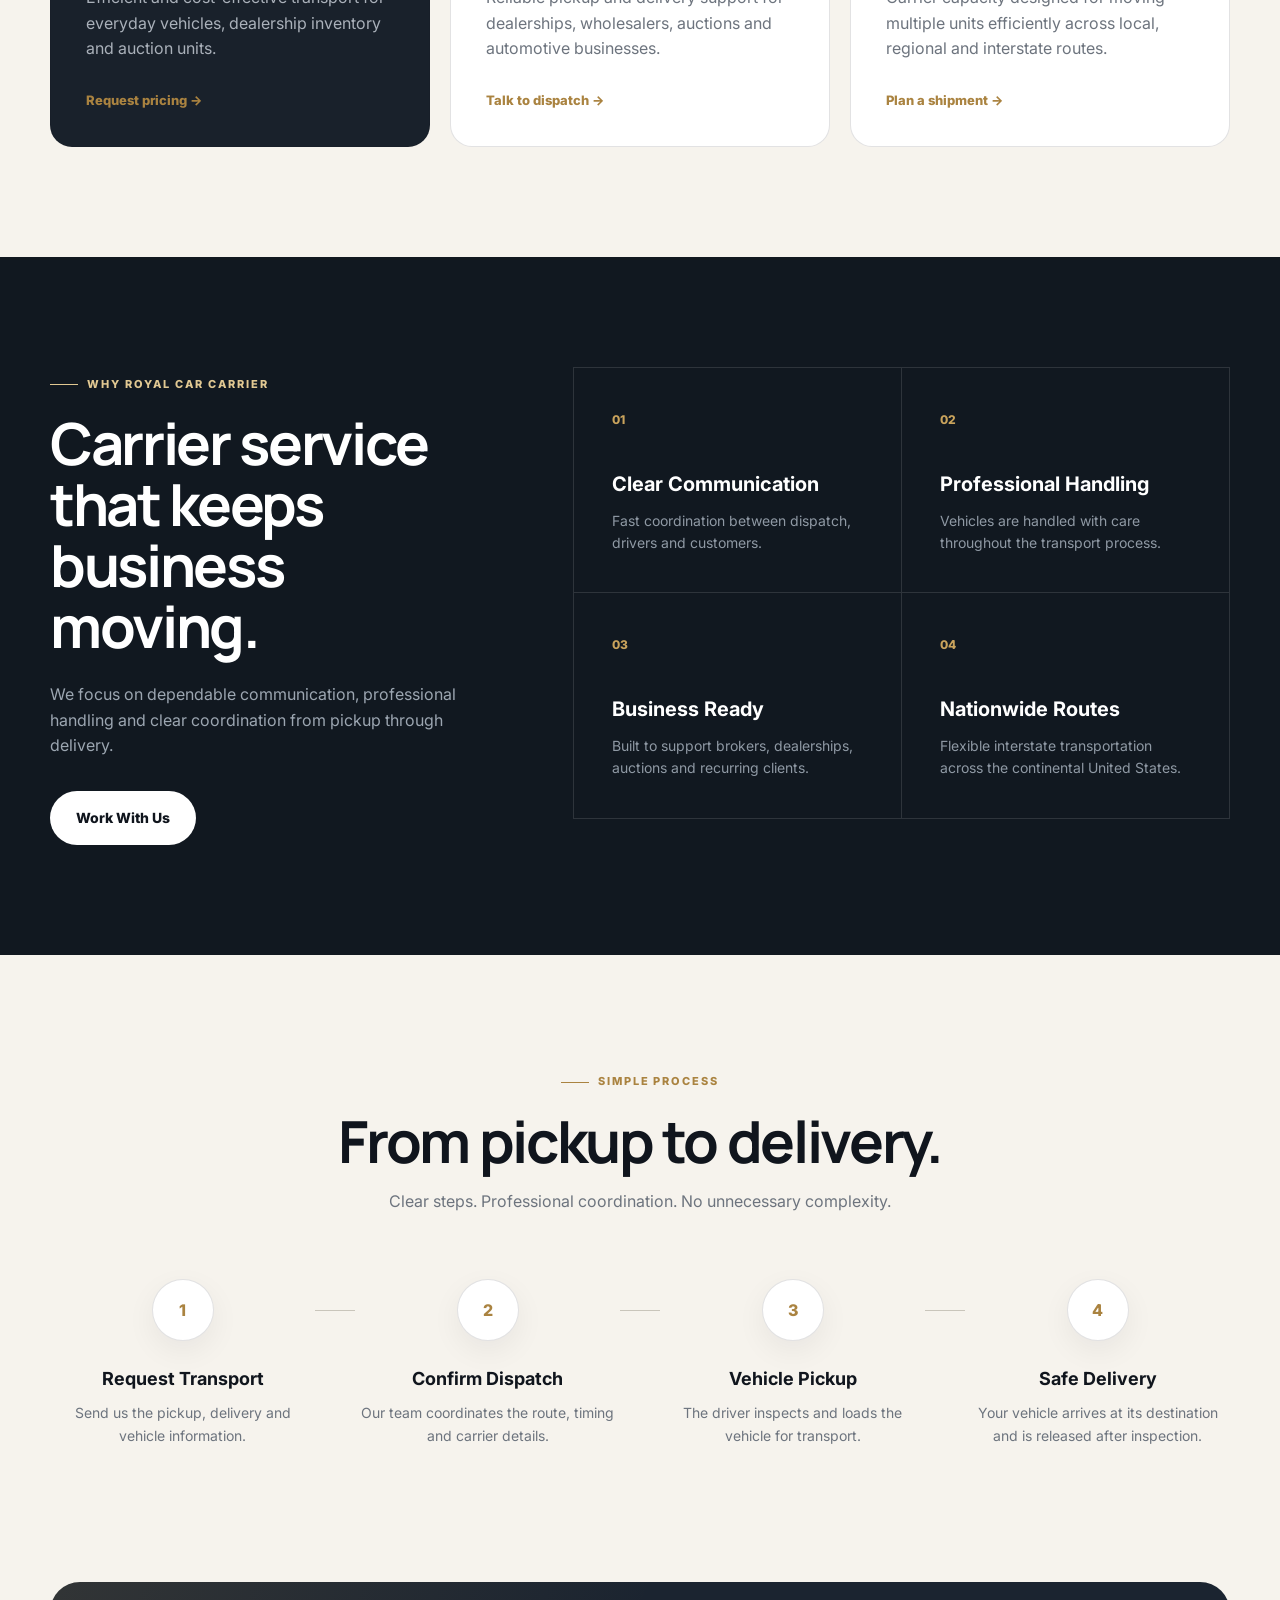
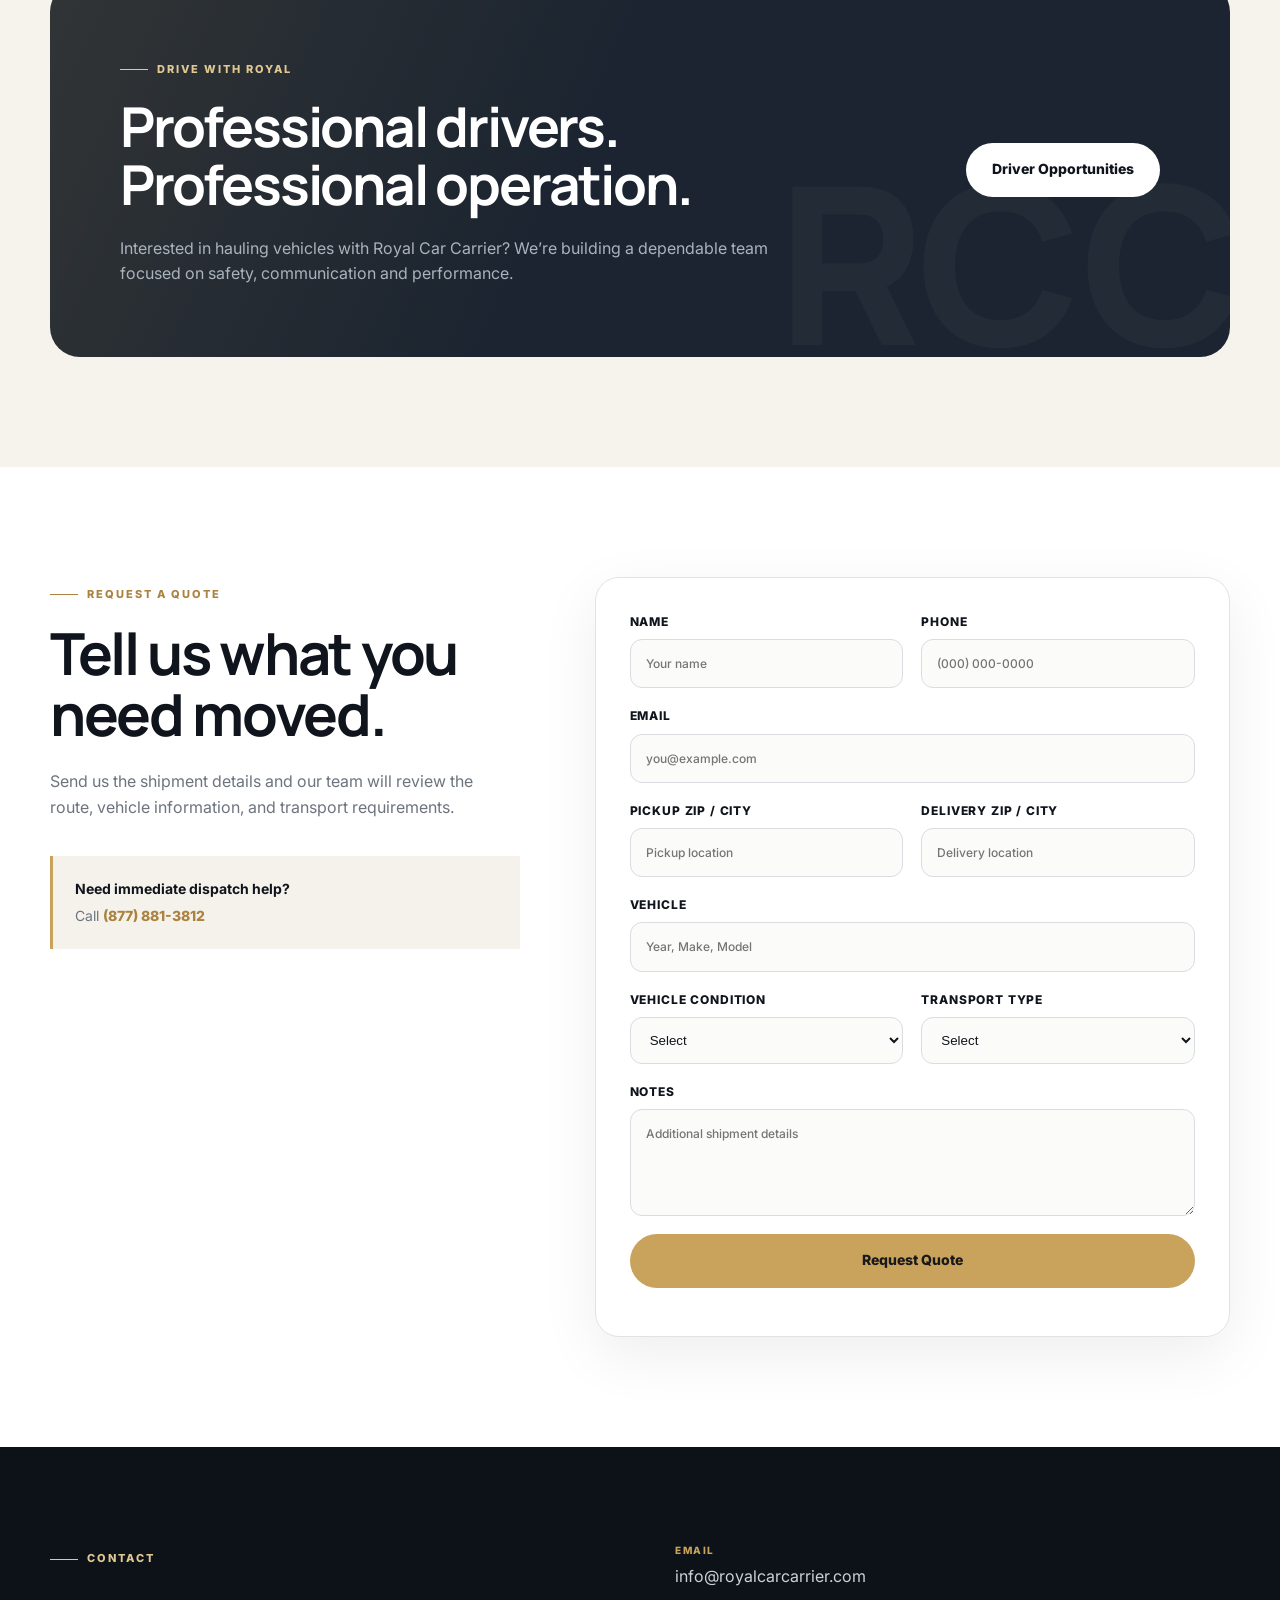
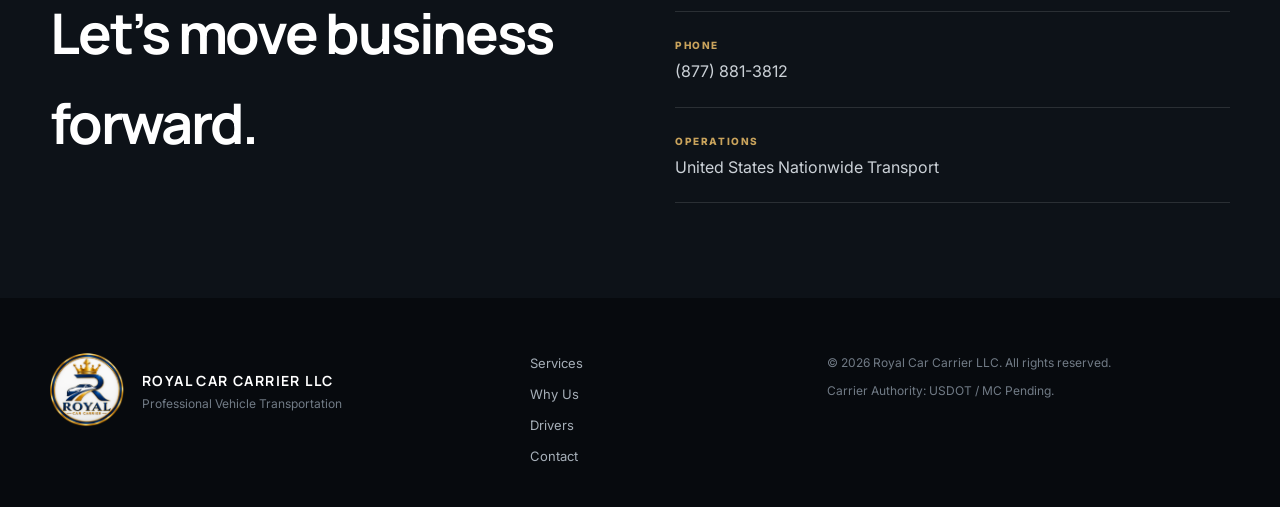
==== commit 14927f9d: "Update index.html" ====
--- a/index.html
+++ b/index.html
@@ -5,6 +5,10 @@
   <meta name="viewport" content="width=device-width, initial-scale=1.0" />
   <meta name="description" content="Royal Car Carrier LLC — professional vehicle transport carrier services across the United States." />
   <title>Royal Car Carrier | Professional Auto Transport</title>
+  
+  <link rel="icon" href="favicon.ico" sizes="any">
+<link rel="icon" type="image/png" sizes="32x32" href="favicon-32x32.png">
+<link rel="apple-touch-icon" href="apple-touch-icon.png">
 
   <link rel="preconnect" href="https://fonts.googleapis.com">
   <link rel="preconnect" href="https://fonts.gstatic.com" crossorigin>
@@ -349,7 +353,7 @@
   <footer>
     <div class="container footer-grid">
       <div class="footer-brand">
-        <img class="footer-logo" src="assets/royal-car-carrier-logo.png" alt="Royal Car Carrier logo" />
+        <img class="footer-logo" src="assets/footer-logo.png" alt="Royal Car Carrier logo" />
         <div>
           <strong>ROYAL CAR CARRIER LLC</strong>
           <p>Professional Vehicle Transportation</p>
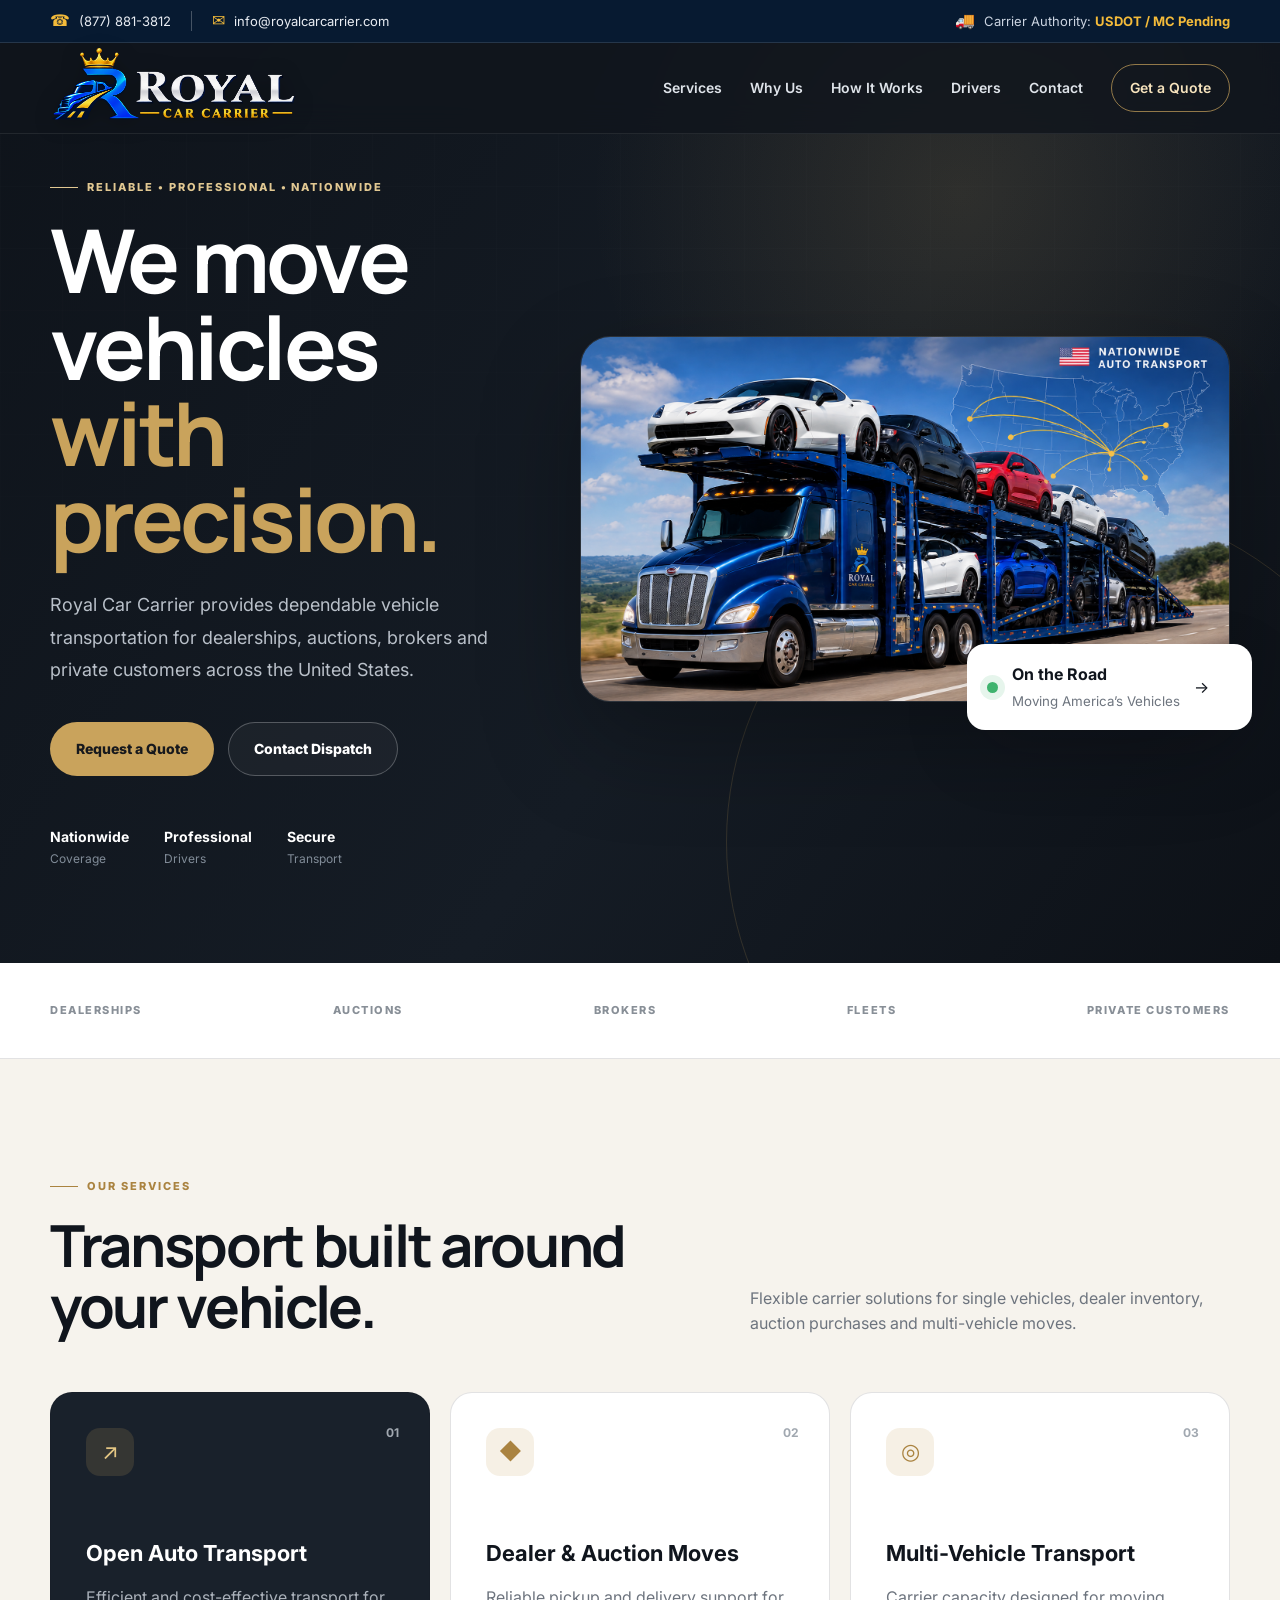
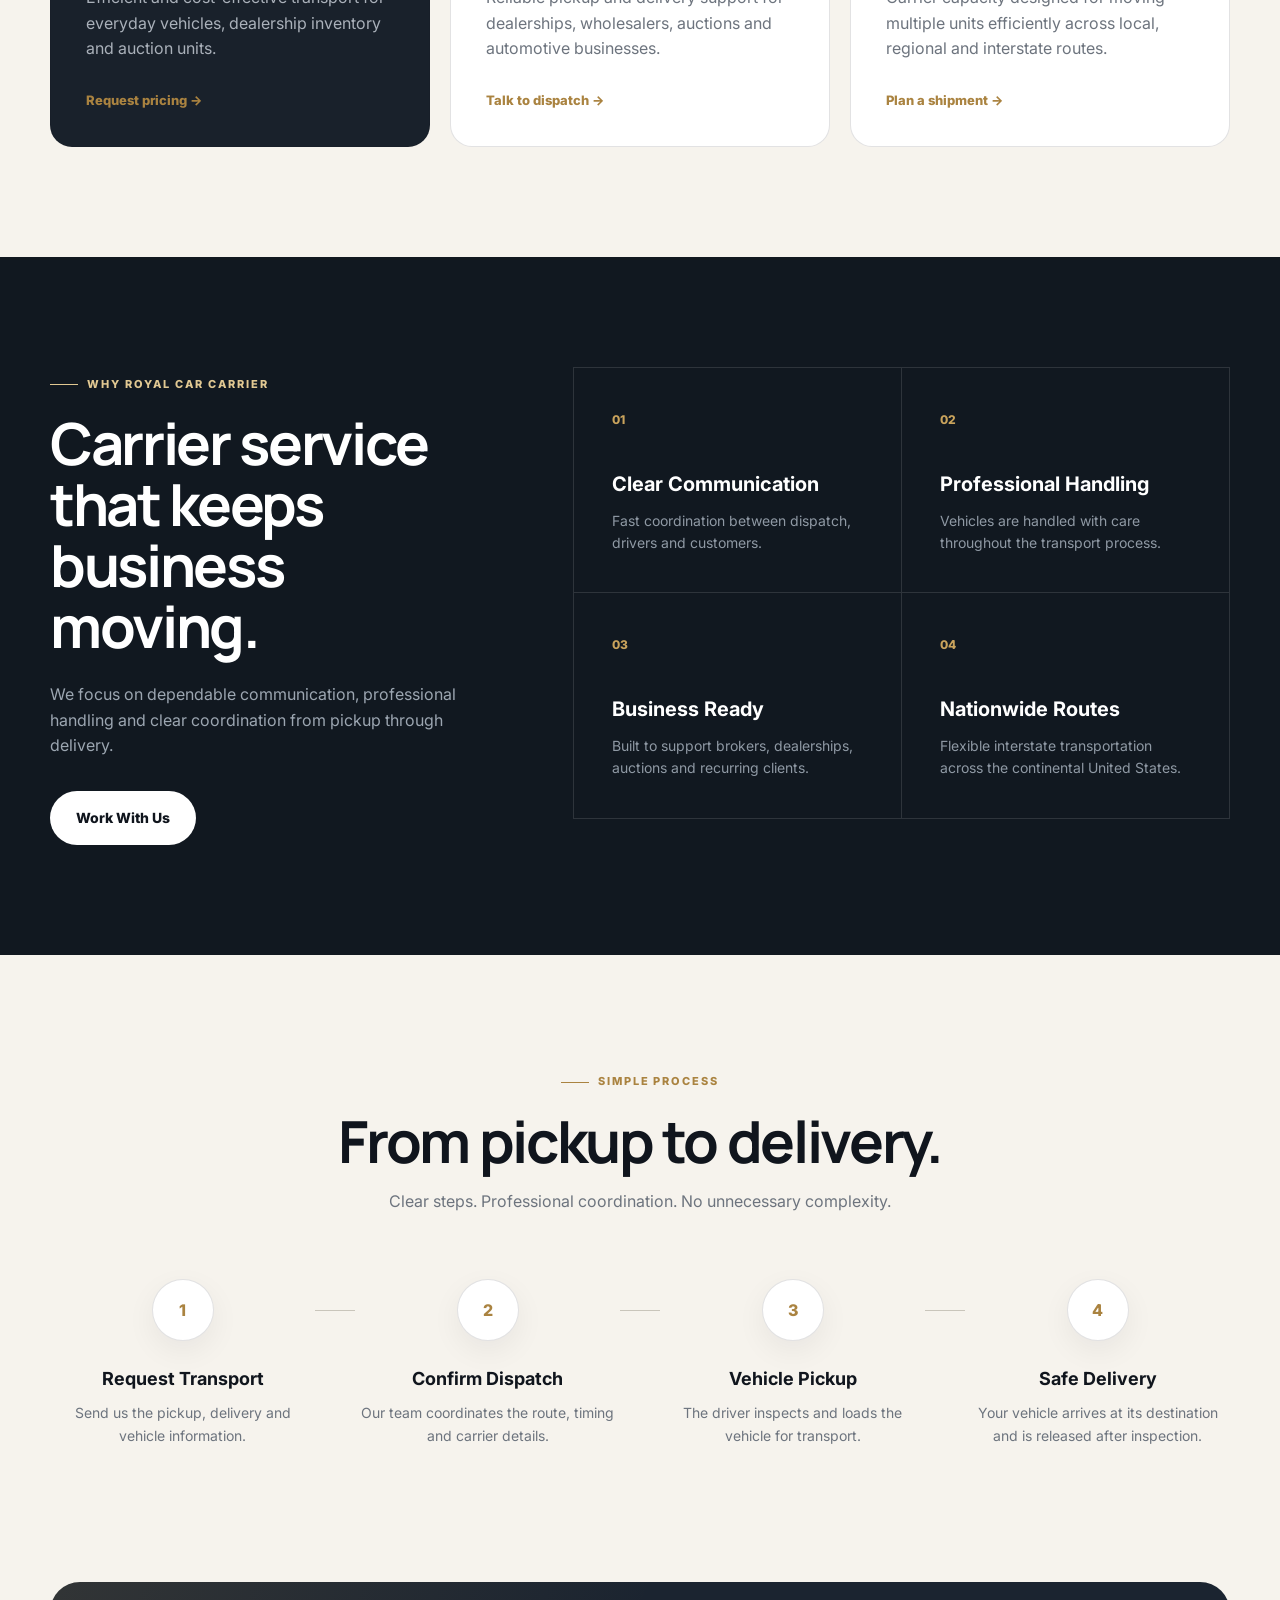
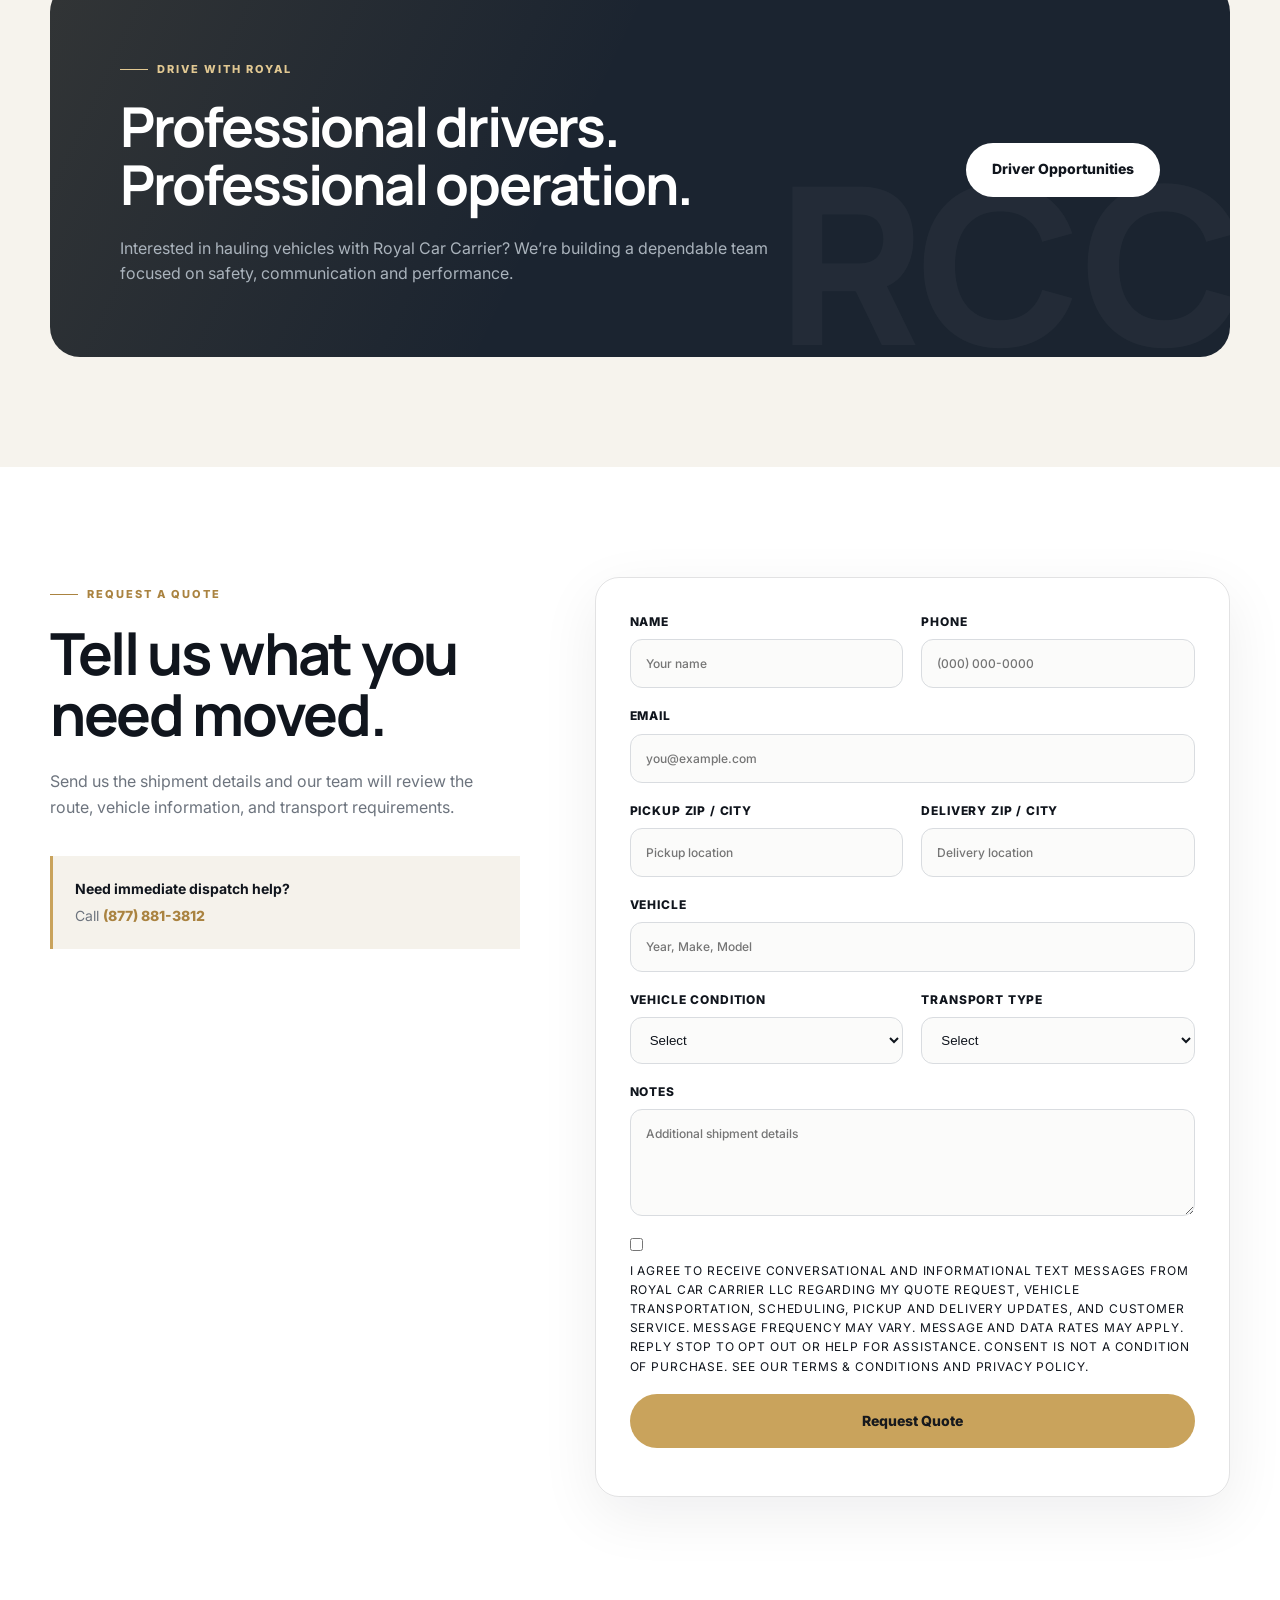
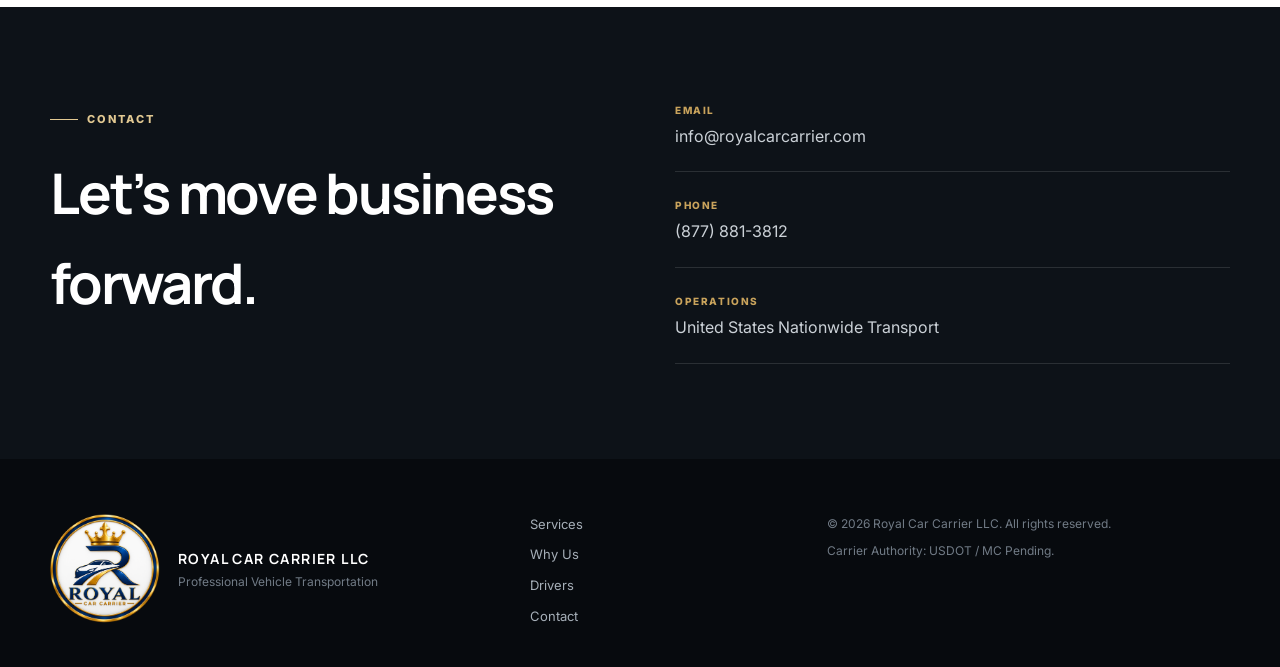
==== commit d7a1b0e7: "Update index.html" ====
--- a/index.html
+++ b/index.html
@@ -319,6 +319,20 @@
             <textarea name="notes" rows="4" placeholder="Additional shipment details"></textarea>
           </label>
 
+          <div class="sms-consent">
+  <label style="display:flex; align-items:flex-start; gap:10px; font-weight:normal;">
+    <input
+      type="checkbox"
+      name="smsConsent"
+      value="yes"
+      style="width:auto; margin-top:4px; flex-shrink:0;"
+    />
+    <span>
+      I agree to receive conversational and informational text messages from Royal Car Carrier LLC regarding my quote request, vehicle transportation, scheduling, pickup and delivery updates, and customer service. Message frequency may vary. Message and data rates may apply. Reply STOP to opt out or HELP for assistance. Consent is not a condition of purchase. See our <a href="terms.html" target="_blank">Terms &amp; Conditions</a> and <a href="privacy.html" target="_blank">Privacy Policy</a>.
+    </span>
+  </label>
+</div>
+
           <button class="btn btn-primary full" type="submit">Request Quote</button>
           <p class="form-message" id="formMessage"></p>
         </form>
--- a/style.css
+++ b/style.css
@@ -1156,10 +1156,11 @@
 }
 
 .footer-logo {
-  width: 74px;
-  height: 74px;
-  object-fit: contain;
-  display: block;
+    width: 110px;
+    height: 110px;
+    object-fit: contain;
+    display: block;
+    flex-shrink: 0;
 }
 
 .quote-form select {
@@ -1192,8 +1193,8 @@
   }
 
   .footer-logo {
-    width: 62px;
-    height: 62px;
-  }
-}
-}
+    width: 90px;
+    height: 90px;
+}
+}
+}
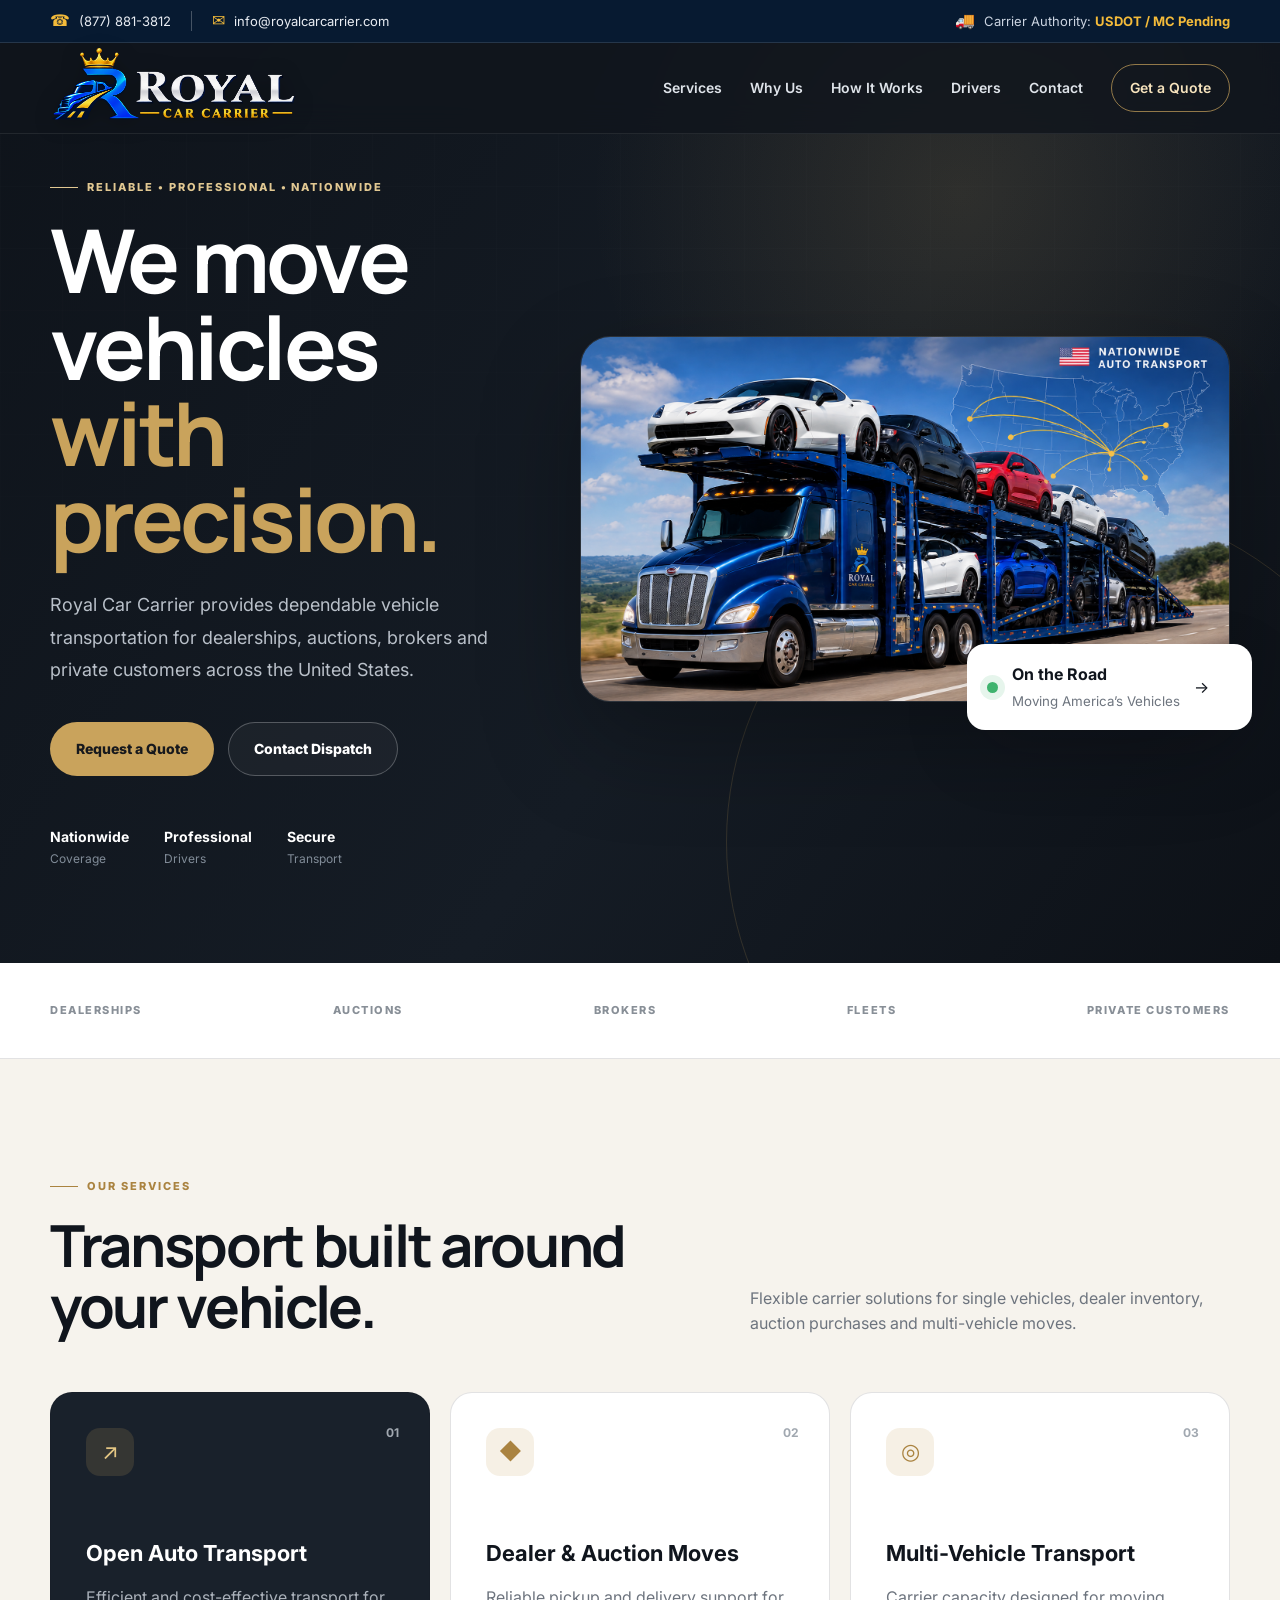
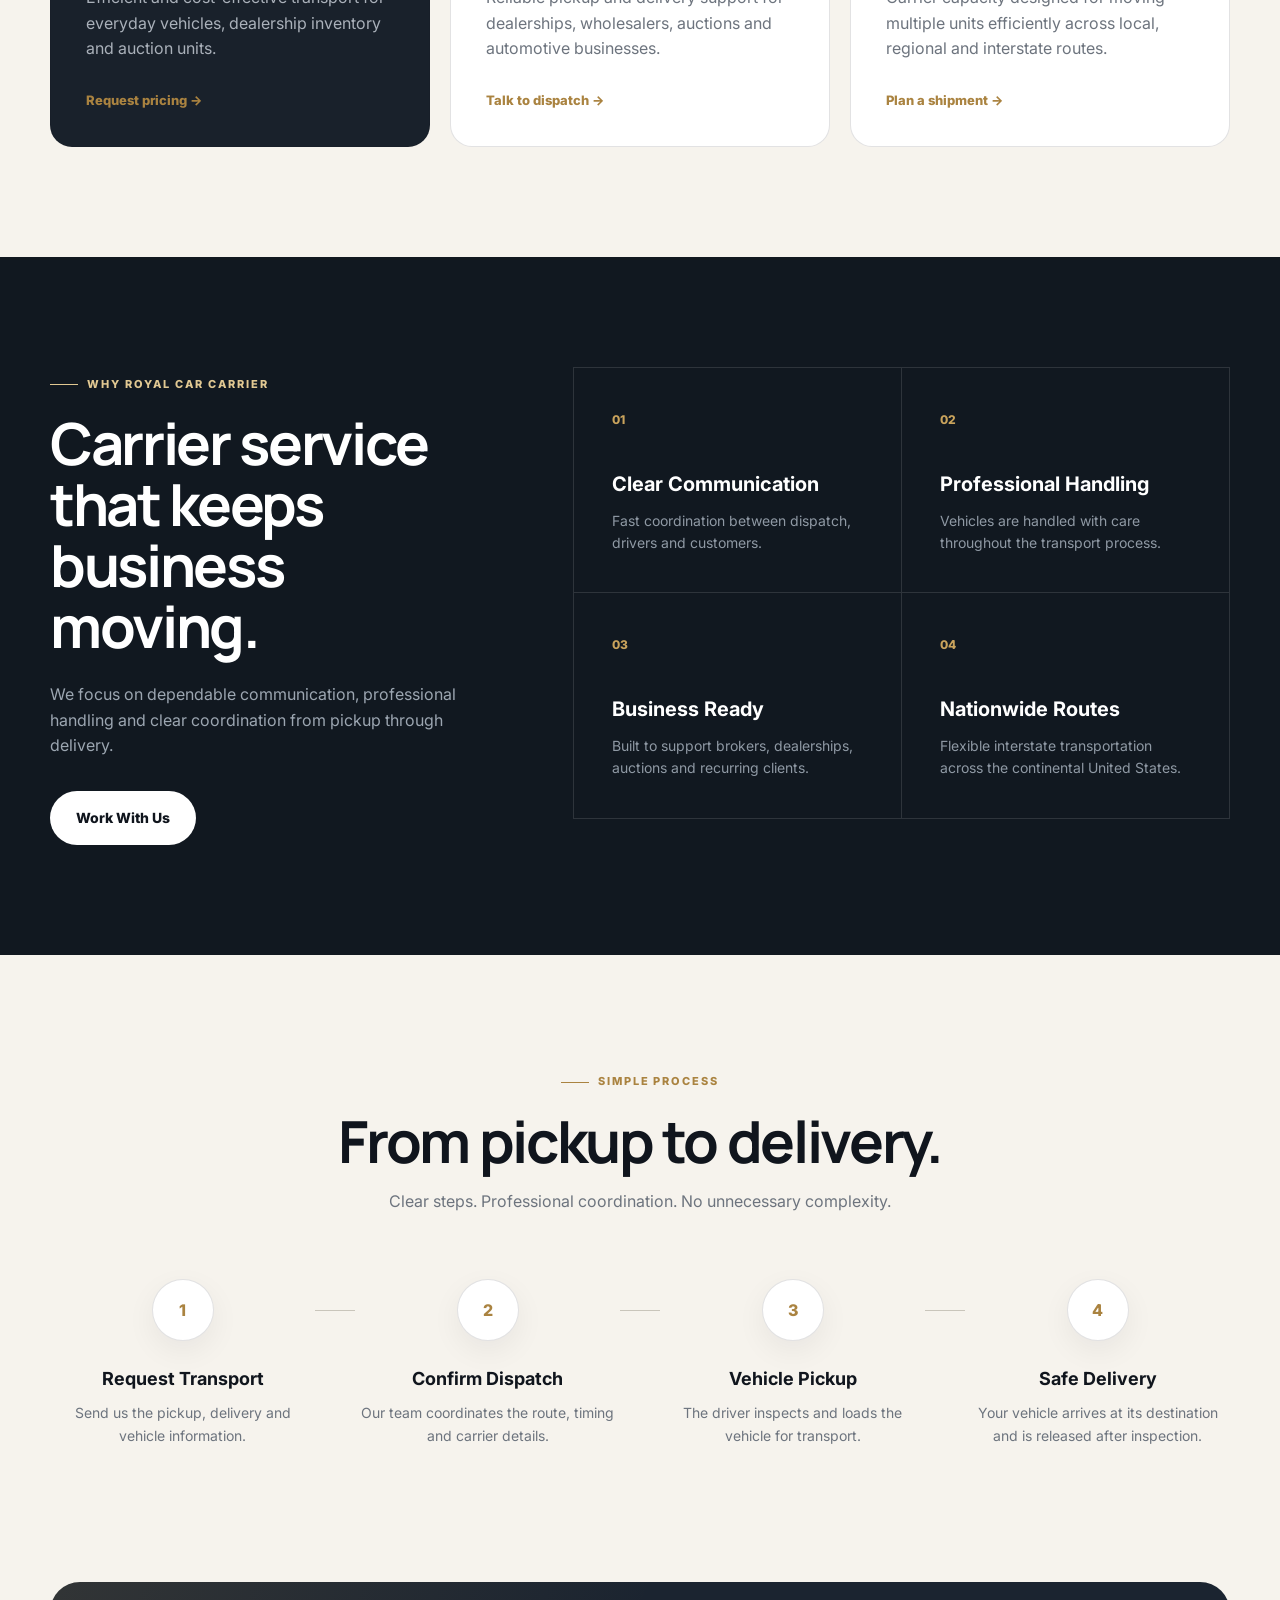
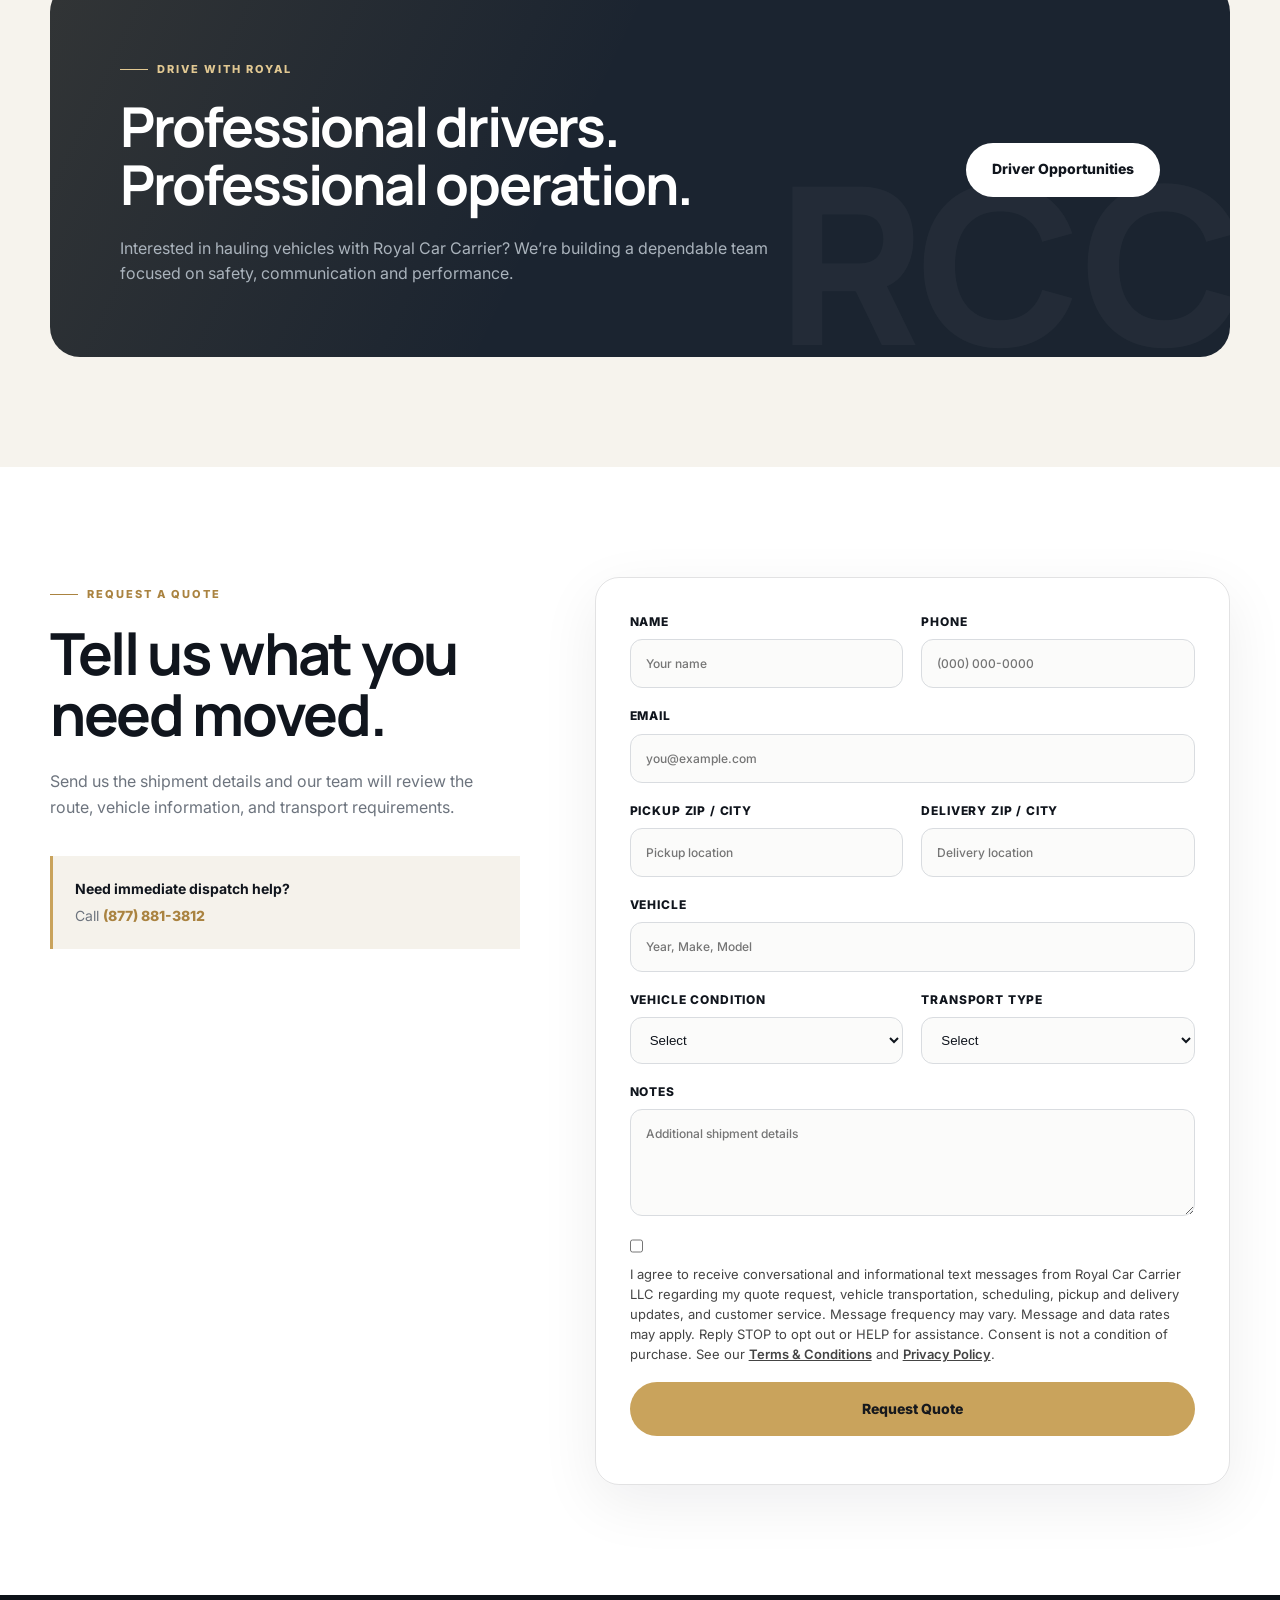
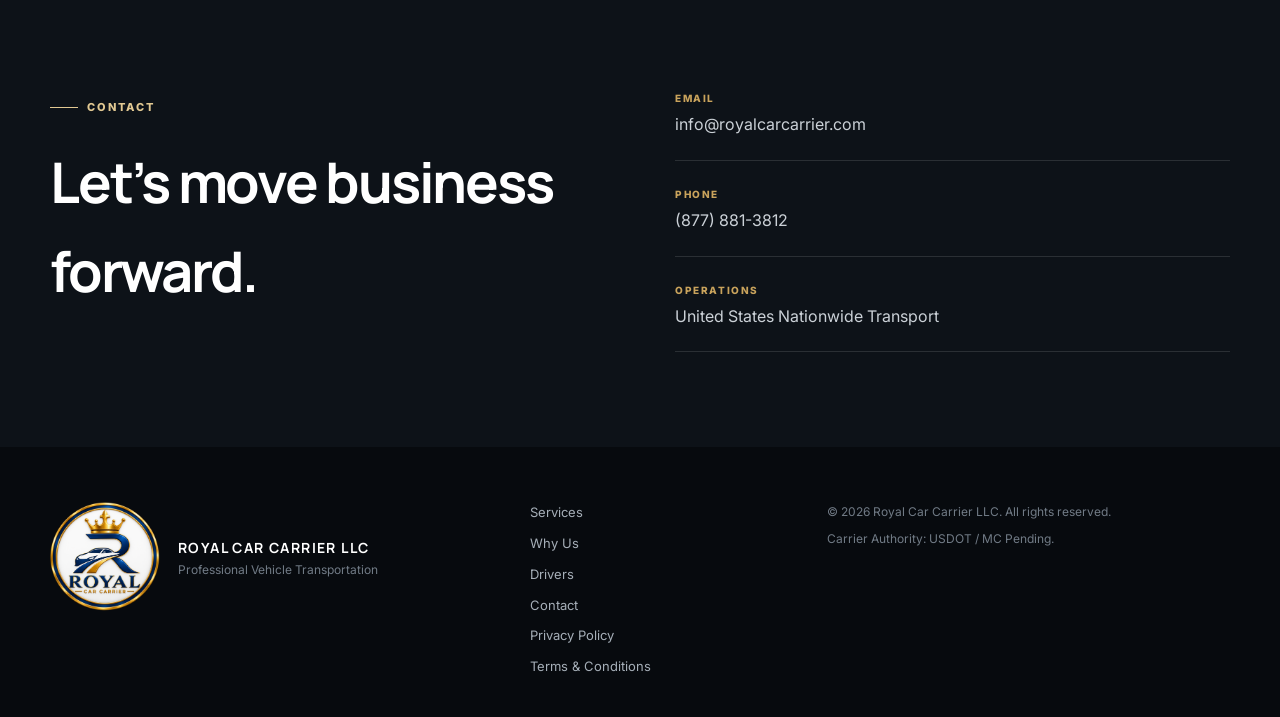
==== commit f1f63fa5: "Update index.html" ====
--- a/index.html
+++ b/index.html
@@ -375,11 +375,13 @@
       </div>
 
       <div class="footer-links">
-        <a href="#services">Services</a>
-        <a href="#why-us">Why Us</a>
-        <a href="#drivers">Drivers</a>
-        <a href="#contact">Contact</a>
-      </div>
+  <a href="#services">Services</a>
+  <a href="#why-us">Why Us</a>
+  <a href="#drivers">Drivers</a>
+  <a href="#contact">Contact</a>
+  <a href="privacy.html">Privacy Policy</a>
+  <a href="terms.html">Terms &amp; Conditions</a>
+</div>
 
       <div class="footer-legal">
         <p>© <span id="year"></span> Royal Car Carrier LLC. All rights reserved.</p>
--- a/style.css
+++ b/style.css
@@ -1198,3 +1198,29 @@
 }
 }
 }
+
+.sms-consent {
+  margin: 18px 0 20px;
+}
+
+.sms-consent label {
+  text-transform: none;
+  letter-spacing: normal;
+  font-size: 13px;
+  line-height: 1.55;
+  font-weight: 400;
+  color: #444;
+}
+
+.sms-consent input[type="checkbox"] {
+  margin-top: 3px;
+  width: 16px;
+  height: 16px;
+  flex-shrink: 0;
+}
+
+.sms-consent a {
+  text-transform: none;
+  font-weight: 600;
+  text-decoration: underline;
+}
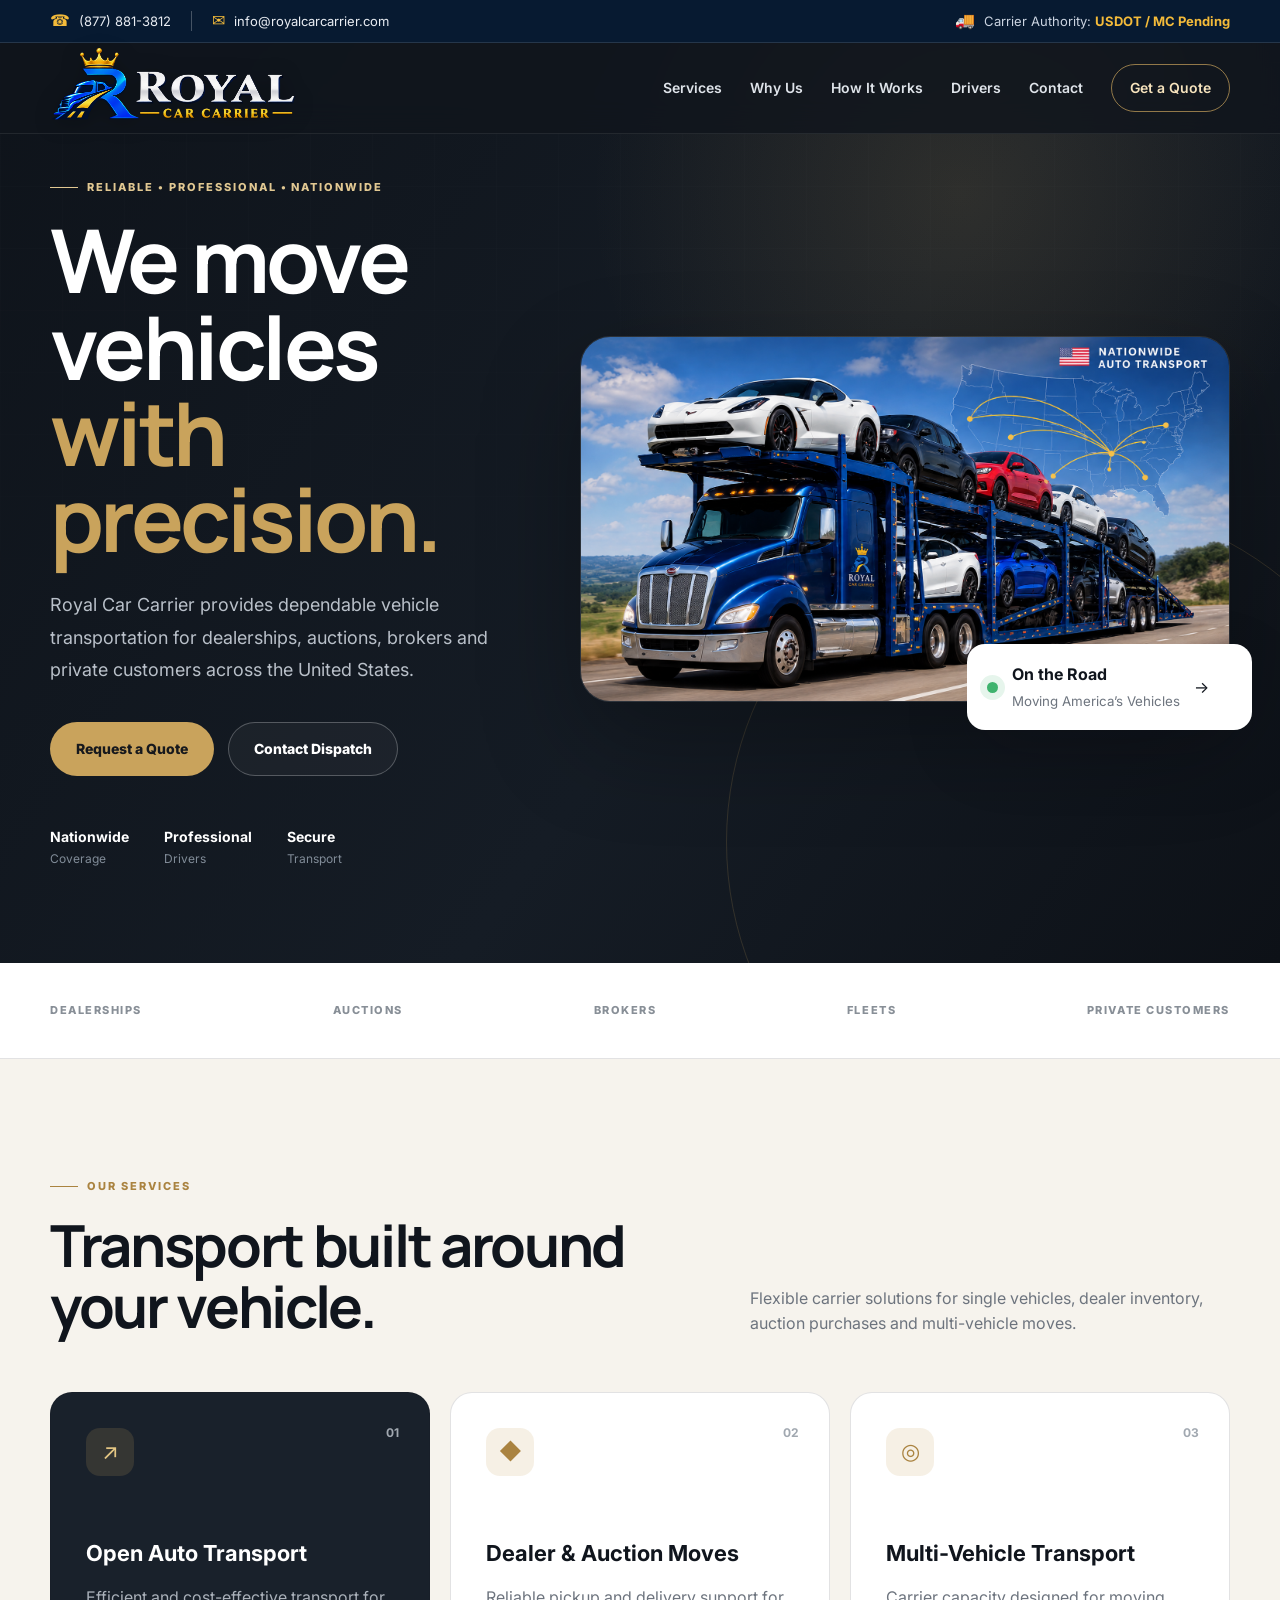
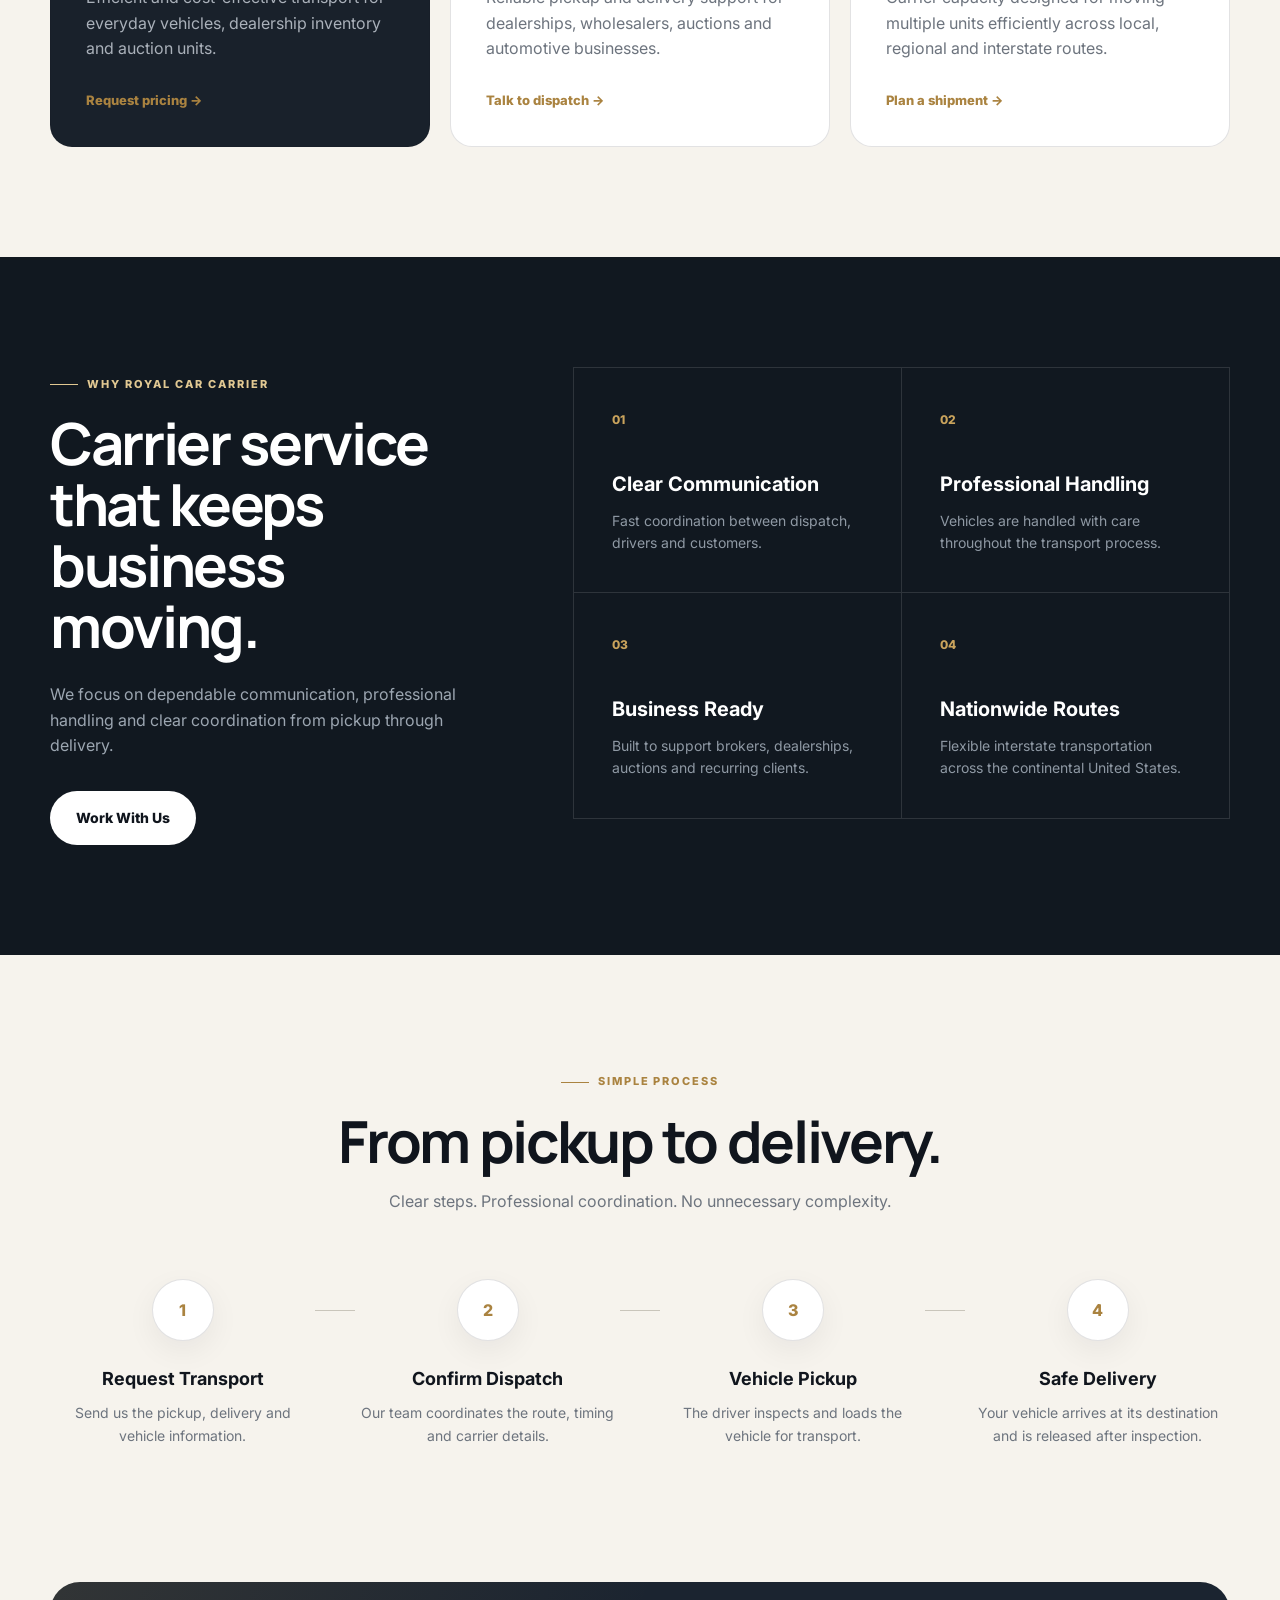
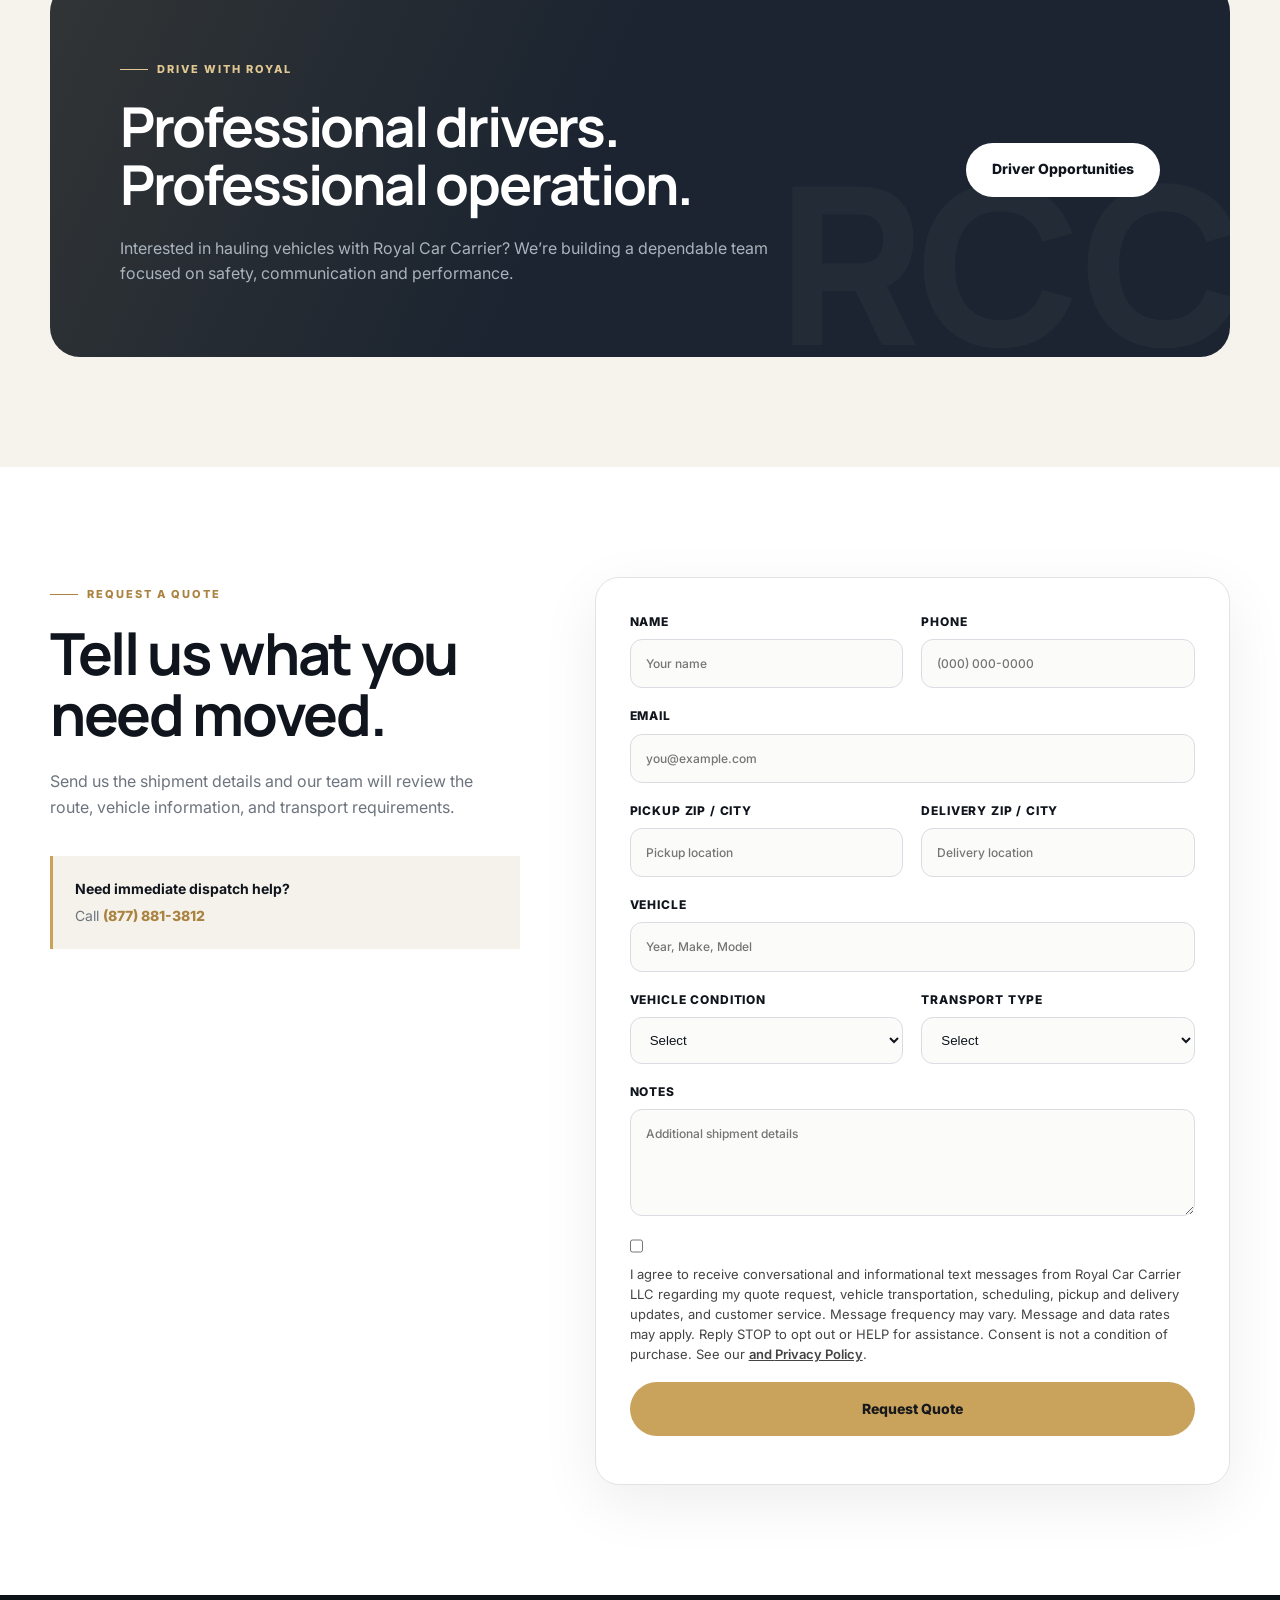
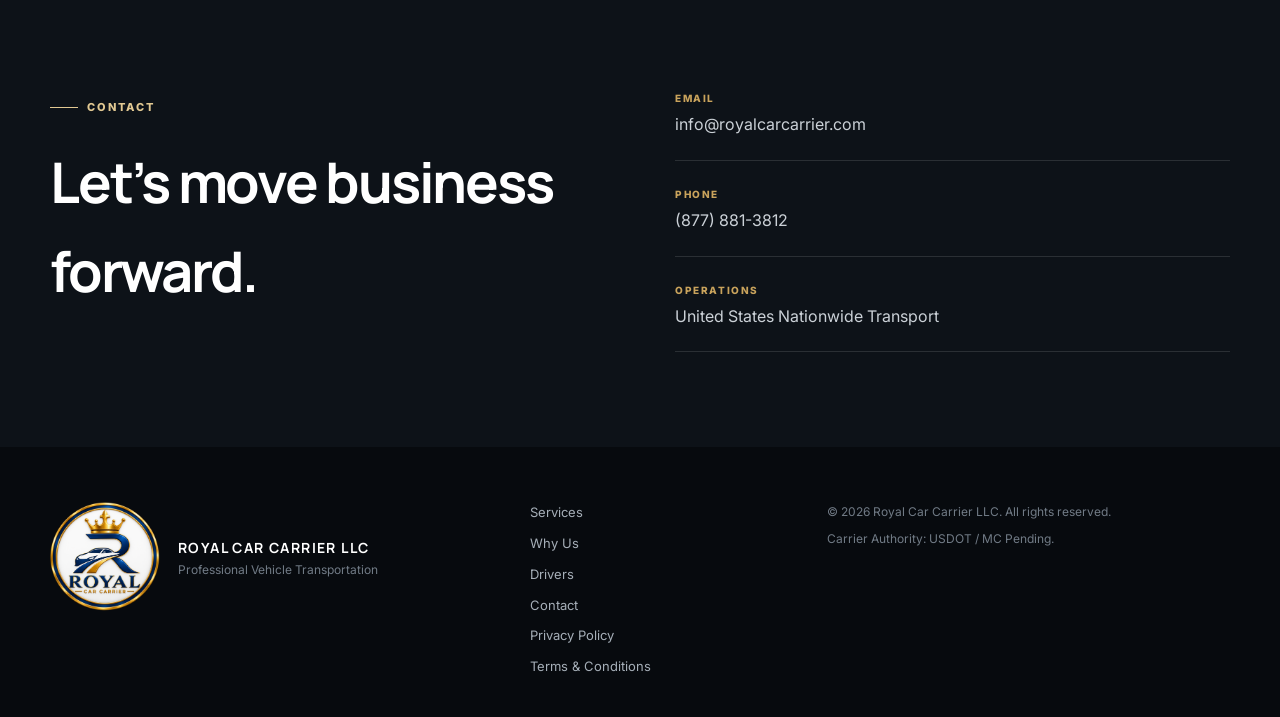
==== commit 8388fe3f: "Update index.html" ====
--- a/index.html
+++ b/index.html
@@ -328,7 +328,7 @@
       style="width:auto; margin-top:4px; flex-shrink:0;"
     />
     <span>
-      I agree to receive conversational and informational text messages from Royal Car Carrier LLC regarding my quote request, vehicle transportation, scheduling, pickup and delivery updates, and customer service. Message frequency may vary. Message and data rates may apply. Reply STOP to opt out or HELP for assistance. Consent is not a condition of purchase. See our <a href="terms.html" target="_blank">Terms &amp; Conditions</a> and <a href="privacy.html" target="_blank">Privacy Policy</a>.
+      I agree to receive conversational and informational text messages from Royal Car Carrier LLC regarding my quote request, vehicle transportation, scheduling, pickup and delivery updates, and customer service. Message frequency may vary. Message and data rates may apply. Reply STOP to opt out or HELP for assistance. Consent is not a condition of purchase. See our <a href="terms.html" Terms &amp; Conditions</a> and <a href="privacy.html" >Privacy Policy</a>.
     </span>
   </label>
 </div>
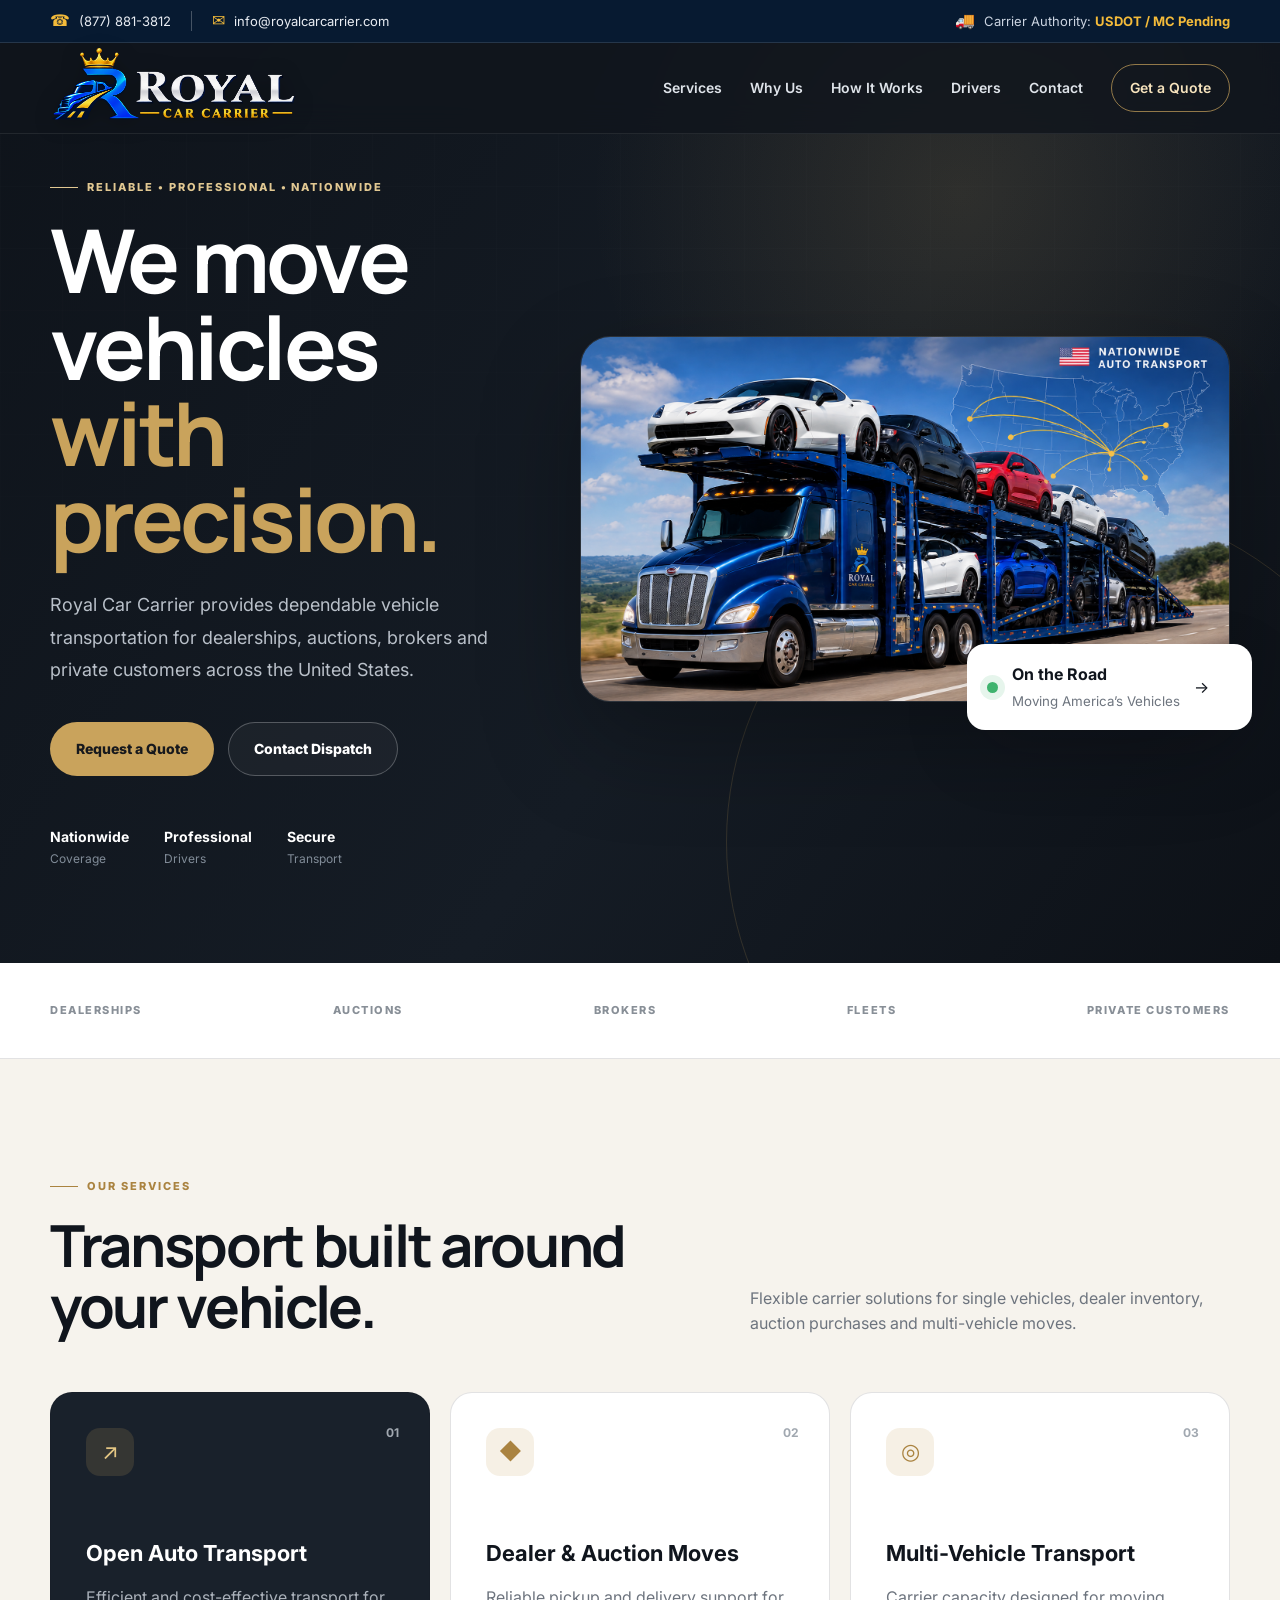
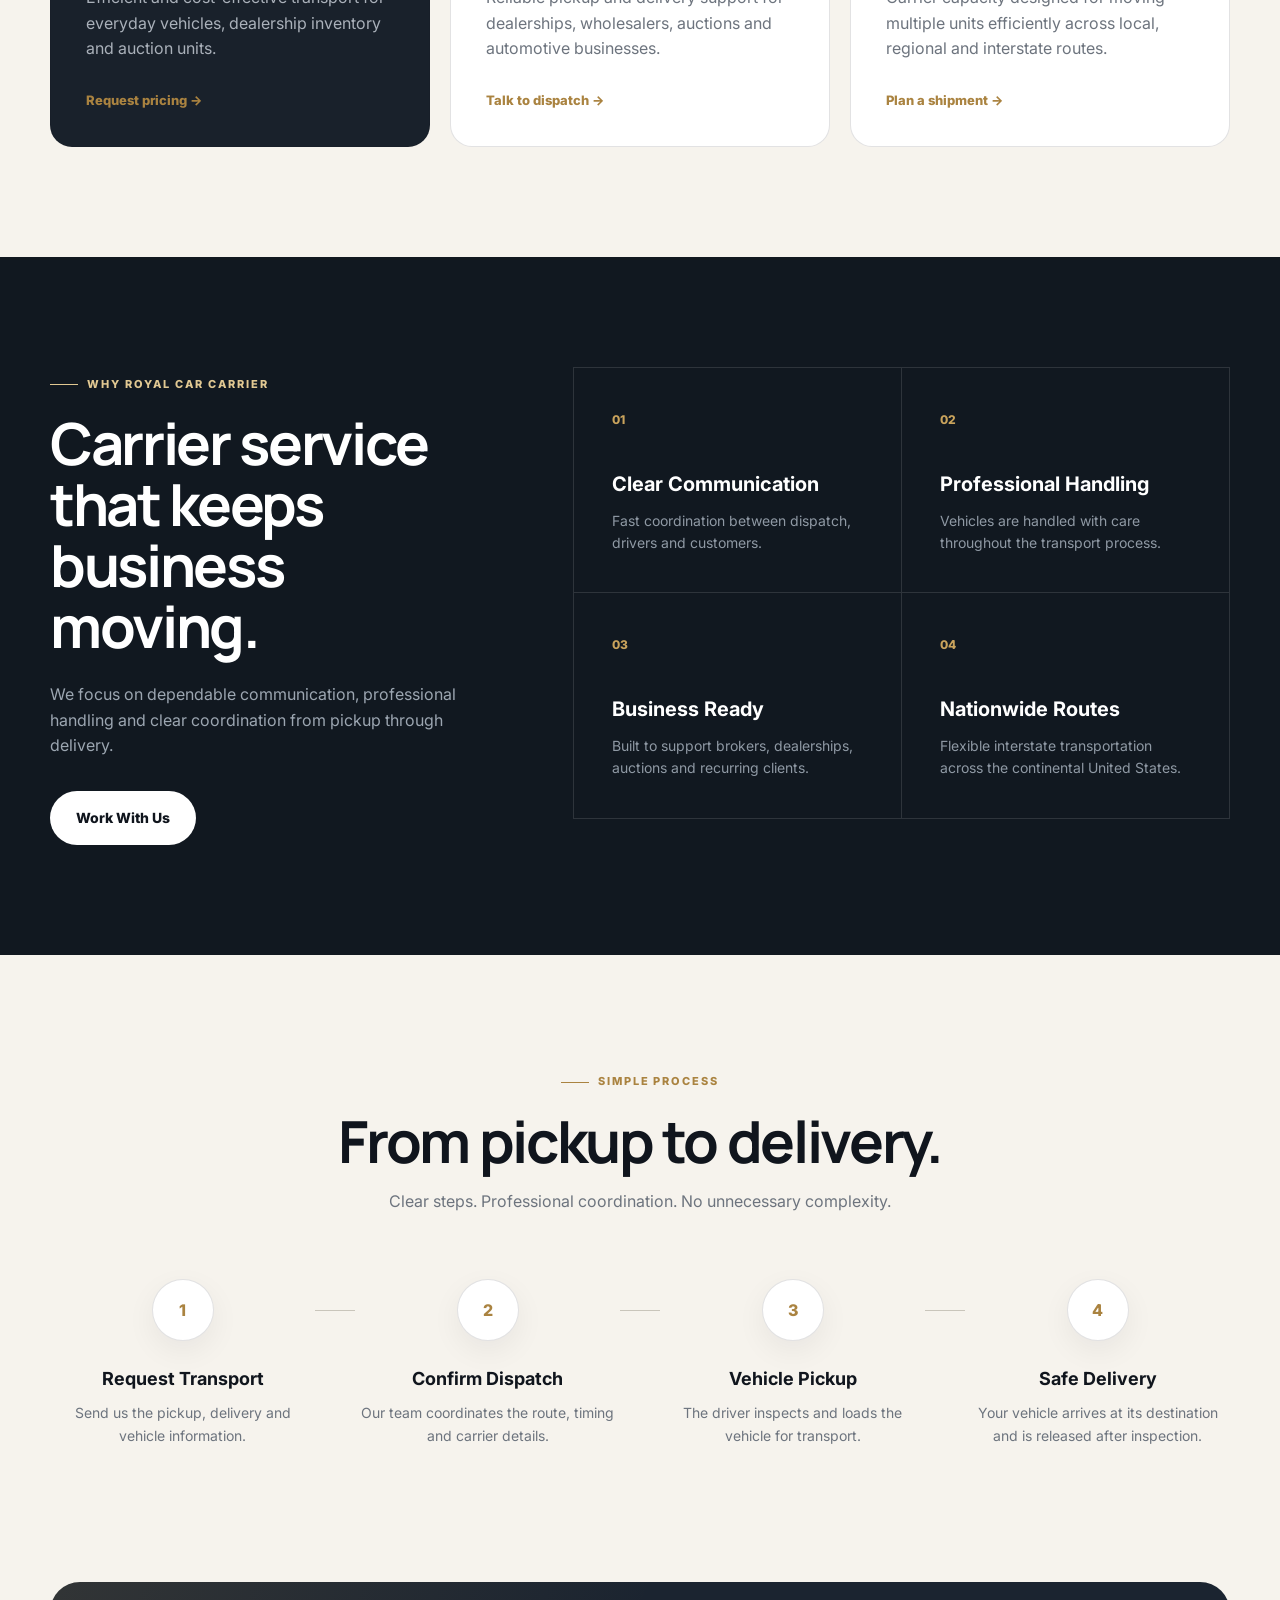
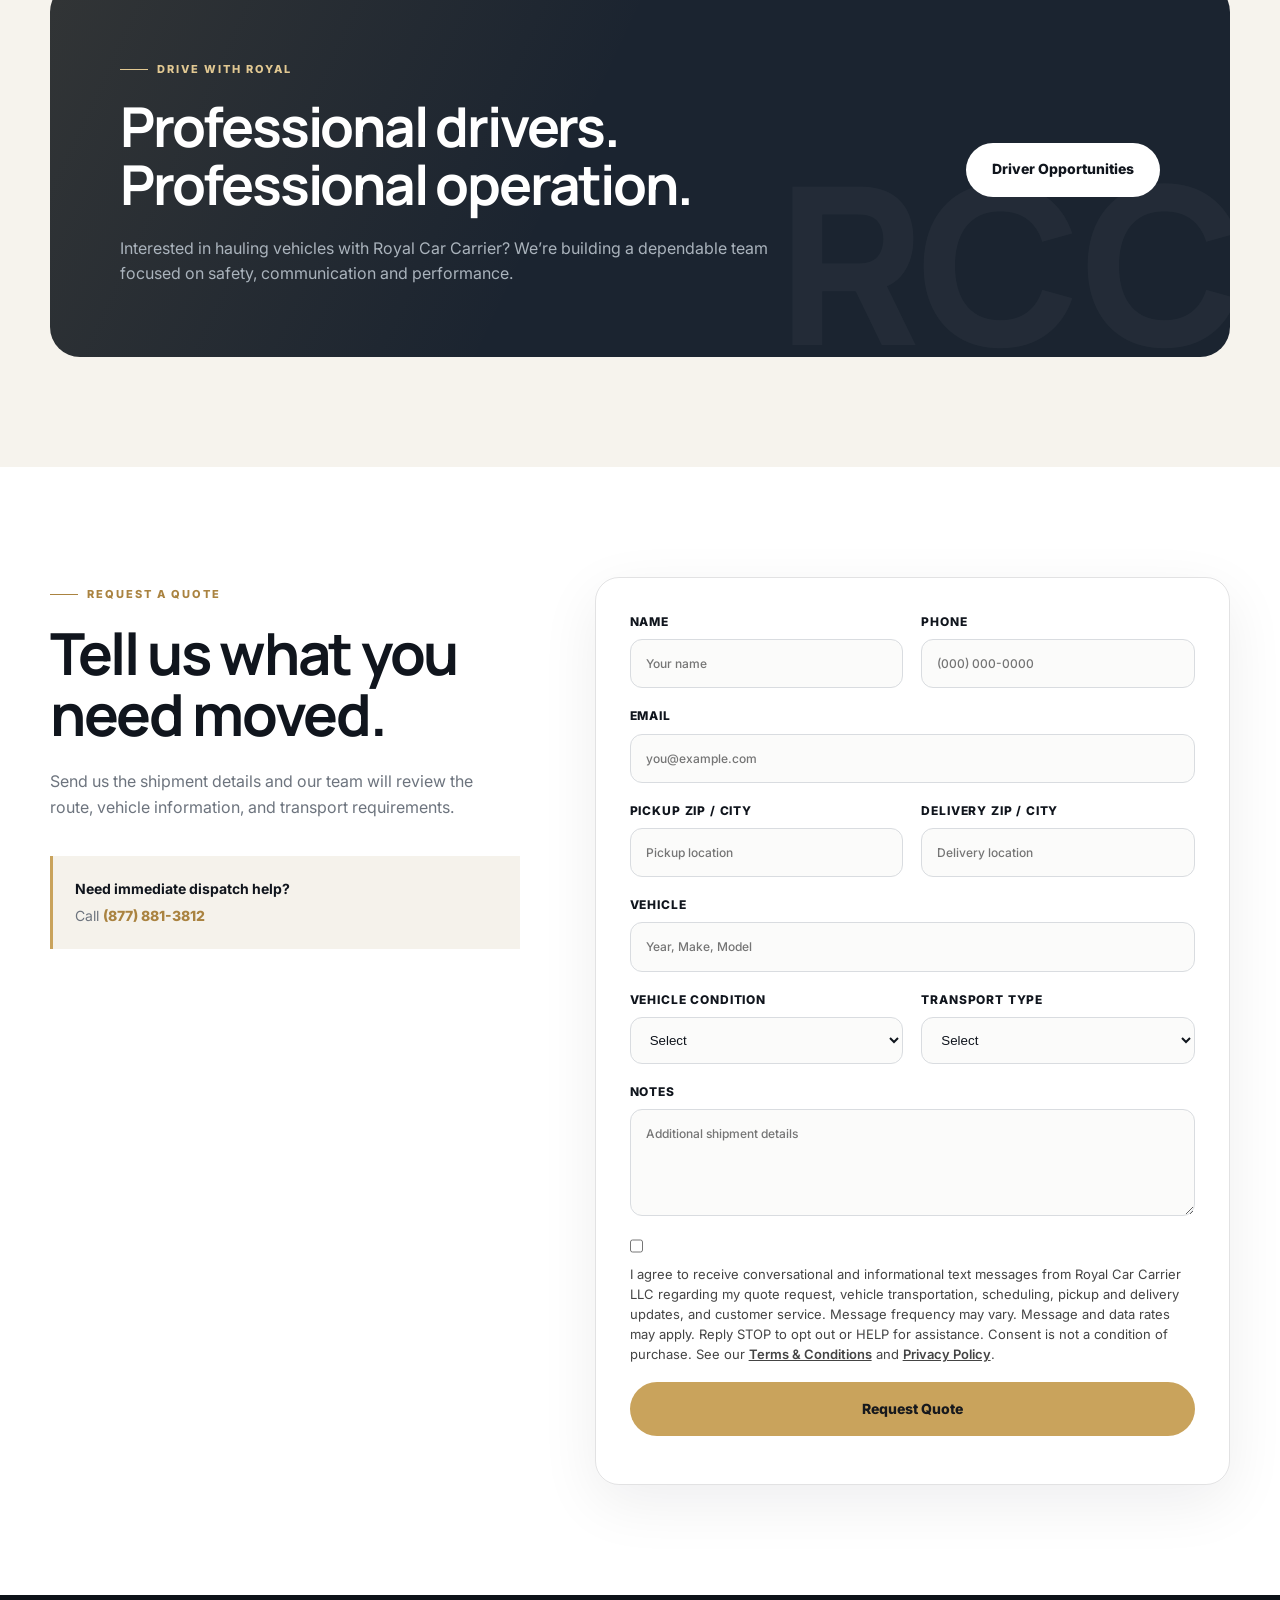
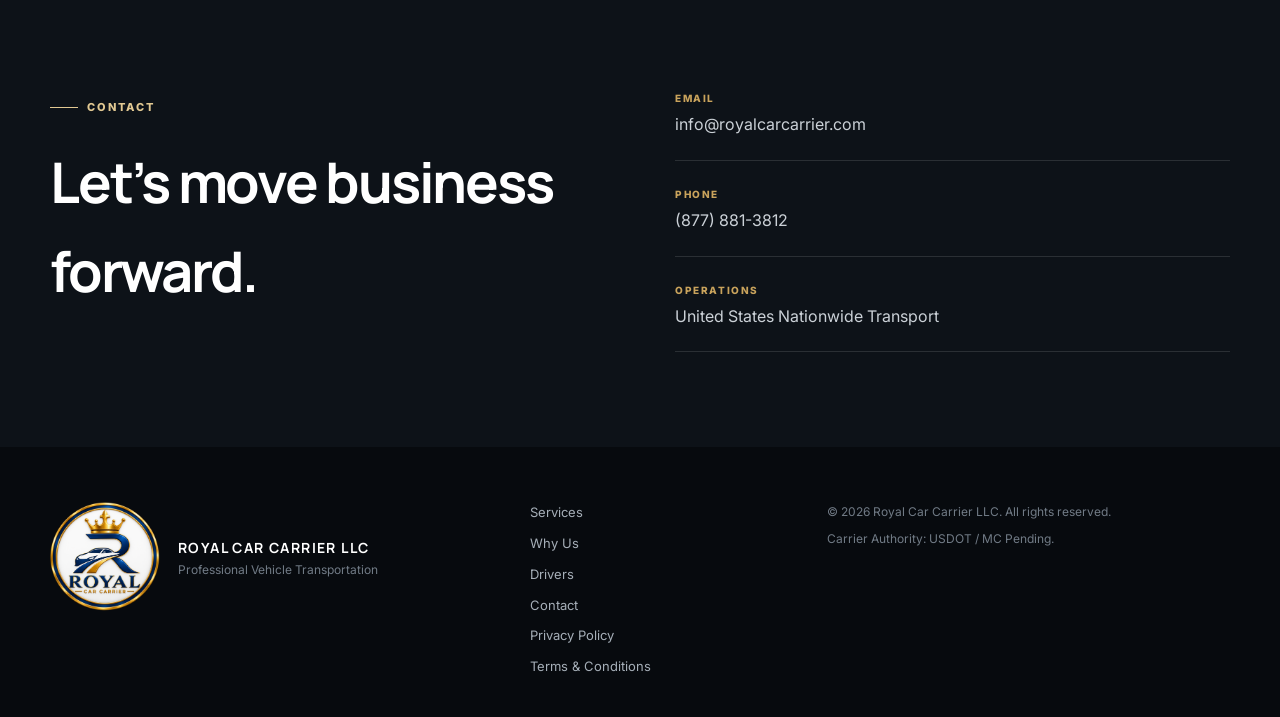
==== commit fe926f02: "Update index.html" ====
--- a/index.html
+++ b/index.html
@@ -328,7 +328,7 @@
       style="width:auto; margin-top:4px; flex-shrink:0;"
     />
     <span>
-      I agree to receive conversational and informational text messages from Royal Car Carrier LLC regarding my quote request, vehicle transportation, scheduling, pickup and delivery updates, and customer service. Message frequency may vary. Message and data rates may apply. Reply STOP to opt out or HELP for assistance. Consent is not a condition of purchase. See our <a href="terms.html" Terms &amp; Conditions</a> and <a href="privacy.html" >Privacy Policy</a>.
+      I agree to receive conversational and informational text messages from Royal Car Carrier LLC regarding my quote request, vehicle transportation, scheduling, pickup and delivery updates, and customer service. Message frequency may vary. Message and data rates may apply. Reply STOP to opt out or HELP for assistance. Consent is not a condition of purchase. See our <a href="terms.html">Terms &amp; Conditions</a> and <a href="privacy.html" >Privacy Policy</a>.
     </span>
   </label>
 </div>
